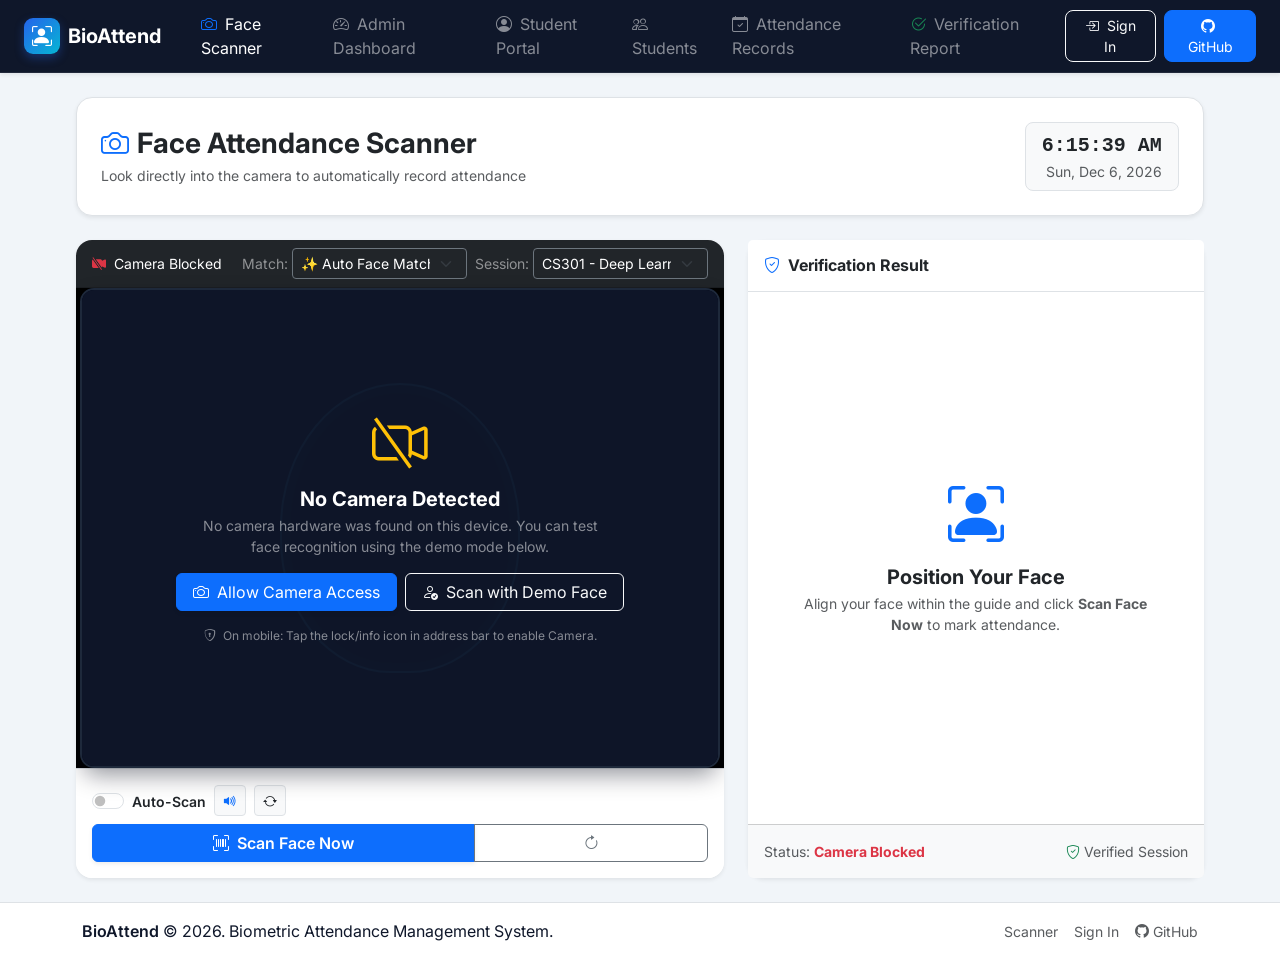
==== docs/index.html @ 3be338a6 "Implement dual-orientation multi-scale biometric recognition: guarantee reliable repeated scanning, " ====
<!DOCTYPE html>
<html lang="en">
<head>
  <meta charset="UTF-8">
  <meta name="viewport" content="width=device-width, initial-scale=1.0, maximum-scale=5.0, user-scalable=yes">
  <title>BioAttend - Biometric Attendance Management System</title>
  
  <!-- Google Fonts: Inter -->
  <link rel="preconnect" href="https://fonts.googleapis.com">
  <link rel="preconnect" href="https://fonts.gstatic.com" crossorigin>
  <link href="https://fonts.googleapis.com/css2?family=Inter:wght@300;400;500;600;700;800&display=swap" rel="stylesheet">
  
  <!-- Bootstrap 5 CSS -->
  <link href="https://cdn.jsdelivr.net/npm/bootstrap@5.3.3/dist/css/bootstrap.min.css" rel="stylesheet">
  <!-- Bootstrap Icons -->
  <link href="https://cdn.jsdelivr.net/npm/bootstrap-icons@1.11.3/font/bootstrap-icons.min.css" rel="stylesheet">
  <!-- Chart.js -->
  <script src="https://cdn.jsdelivr.net/npm/chart.js@4.4.2/dist/chart.umd.min.js"></script>

  <style>
    :root {
      --primary: #2563eb;
      --primary-dark: #1d4ed8;
      --primary-subtle: #eff6ff;
      --success: #10b981;
      --success-subtle: #ecfdf5;
      --warning: #f59e0b;
      --warning-subtle: #fffbeb;
      --danger: #ef4444;
      --danger-subtle: #fef2f2;
      --bg: #f8fafc;
      --surface: #ffffff;
      --border: #e2e8f0;
      --text: #0f172a;
      --text-muted: #64748b;
    }

    * {
      box-sizing: border-box;
    }

    body {
      font-family: 'Inter', -apple-system, BlinkMacSystemFont, "Segoe UI", Roboto, sans-serif;
      background-color: #f1f5f9;
      color: var(--text);
      min-height: 100vh;
      display: flex;
      flex-direction: column;
      margin: 0;
      padding: 0;
      overflow-x: hidden;
    }

    /* Clean Navbar */
    .navbar-custom {
      background: #0f172a;
      border-bottom: 1px solid rgba(255, 255, 255, 0.08);
    }
    .brand-icon-wrapper {
      width: 36px;
      height: 36px;
      border-radius: 9px;
      background: linear-gradient(135deg, #2563eb, #06b6d4);
      display: flex;
      align-items: center;
      justify-content: center;
      color: #ffffff;
      box-shadow: 0 4px 10px rgba(37, 99, 235, 0.35);
    }

    /* Cards */
    .card {
      border: 1px solid var(--border);
      border-radius: 14px;
      box-shadow: 0 1px 3px rgba(0, 0, 0, 0.04);
      background-color: var(--surface);
    }
    .stat-card {
      background: #ffffff;
      border: 1px solid var(--border);
      border-radius: 14px;
      transition: transform 0.2s ease, box-shadow 0.2s ease;
    }
    .stat-card:hover {
      transform: translateY(-2px);
      box-shadow: 0 8px 20px -4px rgba(0, 0, 0, 0.08);
    }

    /* Camera Viewfinder - Pixel Perfect Mobile & Desktop */
    .camera-container {
      position: relative;
      width: 100%;
      max-width: 640px;
      aspect-ratio: 4 / 3;
      margin: 0 auto;
      border-radius: 14px;
      overflow: hidden;
      background: #020617;
      box-shadow: 0 10px 25px -4px rgba(2, 6, 23, 0.45);
      border: 2px solid #1e293b;
    }
    .camera-feed {
      width: 100%;
      height: 100%;
      object-fit: cover;
      display: block;
    }
    .camera-feed.mirrored {
      transform: scaleX(-1);
    }

    .scan-overlay {
      position: absolute;
      top: 0;
      left: 0;
      width: 100%;
      height: 100%;
      pointer-events: none;
      display: flex;
      align-items: center;
      justify-content: center;
    }

    /* Centered Biometric Face Oval Guide (No floating disconnected brackets) */
    .face-guide {
      width: clamp(180px, 55vw, 240px);
      height: clamp(220px, 70vw, 290px);
      border: 2px solid rgba(56, 189, 248, 0.7);
      border-radius: 50% 50% 46% 46%;
      position: relative;
      transition: all 0.3s ease;
      box-shadow: 0 0 0 9999px rgba(2, 6, 23, 0.45), inset 0 0 15px rgba(56, 189, 248, 0.2);
    }
    .face-guide.active {
      border-color: #10b981;
      box-shadow: 0 0 0 9999px rgba(2, 6, 23, 0.45), inset 0 0 20px rgba(16, 185, 129, 0.35), 0 0 25px rgba(16, 185, 129, 0.5);
    }

    .scan-line {
      position: absolute;
      top: 10%;
      left: 0;
      width: 100%;
      height: 3px;
      background: linear-gradient(90deg, transparent, #38bdf8, transparent);
      box-shadow: 0 0 12px #38bdf8;
      opacity: 0;
    }
    .camera-container.scanning .scan-line {
      opacity: 1;
      animation: scanAnim 1.8s infinite ease-in-out;
    }
    @keyframes scanAnim {
      0% { top: 12%; }
      50% { top: 88%; }
      100% { top: 12%; }
    }

    /* Camera Permission Overlay */
    .camera-fallback-overlay {
      position: absolute;
      top: 0; left: 0; right: 0; bottom: 0;
      background: rgba(15, 23, 42, 0.95);
      display: flex;
      flex-direction: column;
      align-items: center;
      justify-content: center;
      padding: 1.5rem;
      text-align: center;
      z-index: 10;
    }

    /* Avatars & Badges */
    .student-avatar {
      width: 44px;
      height: 44px;
      border-radius: 50%;
      object-fit: cover;
      border: 2px solid #e2e8f0;
      flex-shrink: 0;
    }
    .student-avatar-lg {
      width: 60px;
      height: 60px;
      border-radius: 50%;
      object-fit: cover;
      border: 3px solid #e2e8f0;
      flex-shrink: 0;
    }
    .badge-soft-success { background: #d1fae5; color: #065f46; font-weight: 600; }
    .badge-soft-warning { background: #fef3c7; color: #92400e; font-weight: 600; }
    .badge-soft-danger  { background: #fee2e2; color: #991b1b; font-weight: 600; }
    .badge-soft-info    { background: #e0f2fe; color: #0369a1; font-weight: 600; }

    /* Segmented Login Switch */
    .login-role-switch {
      background: #f1f5f9;
      padding: 4px;
      border-radius: 10px;
      display: flex;
    }
    .login-role-btn {
      flex: 1;
      padding: 8px 12px;
      font-size: 0.88rem;
      font-weight: 600;
      border-radius: 8px;
      border: none;
      background: transparent;
      color: #64748b;
      transition: all 0.2s ease;
    }
    .login-role-btn.active {
      background: #ffffff;
      color: #2563eb;
      box-shadow: 0 2px 6px rgba(0, 0, 0, 0.08);
    }

    /* Result Box Styling */
    .result-box {
      min-height: auto;
      overflow: visible;
    }

    @media (max-width: 576px) {
      .brand-title {
        font-size: 1.05rem;
      }
      .stat-card h2 {
        font-size: 1.4rem;
      }
      .btn-touch {
        min-height: 44px;
      }
    }
  </style>
</head>
<body>

  <!-- Clean Navigation Bar (No Unwanted Labels) -->
  <nav class="navbar navbar-expand-lg navbar-dark navbar-custom py-2 shadow-sm sticky-top">
    <div class="container-fluid px-3 px-lg-4">
      
      <!-- Brand Logo -->
      <a class="navbar-brand d-flex align-items-center gap-2" href="#" onclick="switchTab('kiosk'); return false;">
        <div class="brand-icon-wrapper">
          <i class="bi bi-person-bounding-box fs-5"></i>
        </div>
        <span class="text-white fw-bold brand-title">BioAttend</span>
      </a>

      <!-- Mobile Hamburger Button -->
      <button class="navbar-toggler border-0 shadow-none p-1" type="button" data-bs-toggle="collapse" data-bs-target="#navContent" aria-controls="navContent" aria-expanded="false" aria-label="Toggle navigation">
        <span class="navbar-toggler-icon"></span>
      </button>

      <!-- Nav Links -->
      <div class="collapse navbar-collapse" id="navContent">
        <ul class="navbar-nav me-auto mb-2 mb-lg-0 ms-lg-3 gap-1">
          <li class="nav-item">
            <button class="nav-link text-white active btn btn-link text-decoration-none text-start w-100 py-2 py-lg-1" id="kioskNavBtn" onclick="switchTab('kiosk')">
              <i class="bi bi-camera me-1 text-primary"></i> Face Scanner
            </button>
          </li>
          <li class="nav-item">
            <button class="nav-link text-white-50 btn btn-link text-decoration-none text-start w-100 py-2 py-lg-1" id="adminNavBtn" onclick="switchTab('admin')">
              <i class="bi bi-speedometer2 me-1"></i> Admin Dashboard
            </button>
          </li>
          <li class="nav-item">
            <button class="nav-link text-white-50 btn btn-link text-decoration-none text-start w-100 py-2 py-lg-1" id="studentNavBtn" onclick="switchTab('student')">
              <i class="bi bi-person-circle me-1"></i> Student Portal
            </button>
          </li>
          <li class="nav-item">
            <button class="nav-link text-white-50 btn btn-link text-decoration-none text-start w-100 py-2 py-lg-1" id="studentsNavBtn" onclick="switchTab('students')">
              <i class="bi bi-people me-1"></i> Students
            </button>
          </li>
          <li class="nav-item">
            <button class="nav-link text-white-50 btn btn-link text-decoration-none text-start w-100 py-2 py-lg-1" id="logsNavBtn" onclick="switchTab('logs')">
              <i class="bi bi-calendar-check me-1"></i> Attendance Records
            </button>
          </li>
          <li class="nav-item">
            <button class="nav-link text-white-50 btn btn-link text-decoration-none text-start w-100 py-2 py-lg-1" id="testsNavBtn" onclick="switchTab('tests')">
              <i class="bi bi-check2-circle me-1 text-success"></i> Verification Report
            </button>
          </li>
        </ul>

        <ul class="navbar-nav ms-auto align-items-lg-center gap-2 pt-2 pt-lg-0">
          <li class="nav-item">
            <button class="btn btn-outline-light btn-sm px-3 rounded-3 w-100 w-lg-auto" id="authNavBtn" onclick="switchTab('auth')">
              <i class="bi bi-box-arrow-in-right me-1"></i> Sign In
            </button>
          </li>
          <li class="nav-item">
            <a href="https://github.com/Manju1303/Face-attendence" target="_blank" class="btn btn-primary btn-sm px-3 rounded-3 w-100 w-lg-auto">
              <i class="bi bi-github me-1"></i> GitHub
            </a>
          </li>
        </ul>
      </div>

    </div>
  </nav>

  <!-- Main Content Area -->
  <main class="flex-grow-1 py-3 py-md-4">
    <div class="container-fluid px-3 px-lg-4">

      <!-- ============================================================= -->
      <!-- TAB 1: FACE SCANNER                                           -->
      <!-- ============================================================= -->
      <div id="kioskTab" class="tab-view">
        <div class="row justify-content-center">
          <div class="col-xl-11">

            <!-- Banner & Clock (Clean, No Unwanted Labels) -->
            <div class="d-flex flex-column flex-sm-row justify-content-between align-items-sm-center gap-3 mb-3 mb-md-4 bg-white p-3 p-md-4 rounded-4 shadow-sm border">
              <div>
                <h3 class="fw-bold mb-1 text-dark d-flex align-items-center gap-2 flex-wrap">
                  <i class="bi bi-camera text-primary"></i> Face Attendance Scanner
                </h3>
                <p class="text-muted small mb-0">Look directly into the camera to automatically record attendance</p>
              </div>

              <!-- Live Clock -->
              <div class="text-sm-end bg-light p-2 px-3 rounded-3 border">
                <div class="fw-bold text-dark fs-5 font-monospace" id="liveClock">--:--:--</div>
                <div class="small text-muted" id="liveDate">Today</div>
              </div>
            </div>

            <!-- Viewport + Results Row -->
            <div class="row g-3 g-md-4">
              
              <!-- Left: Camera Viewport -->
              <div class="col-lg-7">
                <div class="card shadow-sm border-0 rounded-4 overflow-hidden">
                  
                  <div class="card-header bg-dark text-white py-2 px-3 d-flex flex-wrap justify-content-between align-items-center gap-2">
                    <div class="d-flex align-items-center gap-2 small">
                      <i class="bi bi-camera-video-fill text-warning" id="cameraDot"></i>
                      <span id="cameraStatus">Connecting Camera...</span>
                    </div>

                    <div class="d-flex flex-wrap align-items-center gap-2">
                      <div class="d-flex align-items-center gap-1">
                        <span class="small text-white-50 d-none d-sm-inline">Match:</span>
                        <select id="kioskTargetSelect" class="form-select form-select-sm bg-dark text-white border-secondary py-1" style="max-width: 175px;">
                          <option value="auto">✨ Auto Face Match</option>
                        </select>
                      </div>

                      <div class="d-flex align-items-center gap-1">
                        <span class="small text-white-50 d-none d-sm-inline">Session:</span>
                        <select id="sessionSelect" class="form-select form-select-sm bg-dark text-white border-secondary py-1" style="max-width: 175px;">
                          <option value="CS301">CS301 - Deep Learning</option>
                          <option value="CS302">CS302 - Computer Vision</option>
                          <option value="CS303">CS303 - Cloud Architecture</option>
                        </select>
                      </div>
                    </div>
                  </div>

                  <div class="card-body p-0 bg-black position-relative">
                    <div class="camera-container" id="cameraBox">
                      <!-- Live Video Element with cross-platform mobile attributes -->
                      <video id="webcam" class="camera-feed mirrored" autoplay playsinline webkit-playsinline muted></video>
                      
                      <!-- Face Oval Guide -->
                      <div class="scan-overlay">
                        <div class="face-guide" id="faceGuide">
                          <div class="scan-line"></div>
                        </div>
                      </div>

                      <!-- Camera Fallback / Permission Helper Overlay -->
                      <div id="cameraDeniedOverlay" class="camera-fallback-overlay d-none">
                        <i class="bi bi-camera-video-off text-warning display-4 mb-2"></i>
                        <h5 class="text-white fw-bold mb-1" id="cameraErrorTitle">Camera Access Required</h5>
                        <p class="text-white-50 small mb-3 px-3" id="cameraErrorMessage" style="max-width: 440px;">
                          Please allow camera access in your browser to start the face scanner. Tap the button below to grant permission.
                        </p>
                        <div class="d-flex flex-wrap justify-content-center gap-2">
                          <button type="button" class="btn btn-primary px-3 shadow-sm btn-touch" onclick="requestCameraAccess()">
                            <i class="bi bi-camera me-1"></i> Allow Camera Access
                          </button>
                          <button type="button" class="btn btn-outline-light px-3 btn-touch" onclick="scanFace()">
                            <i class="bi bi-person-check me-1"></i> Scan with Demo Face
                          </button>
                        </div>
                        <div class="mt-3 text-white-50 small" style="font-size: 0.75rem;">
                          <i class="bi bi-shield-lock me-1"></i> On mobile: Tap the lock/info icon in address bar to enable Camera.
                        </div>
                      </div>

                    </div>
                  </div>

                  <div class="card-footer bg-white p-3 border-top">
                    <div class="d-flex flex-wrap justify-content-between align-items-center gap-2">
                      <div class="d-flex align-items-center gap-2">
                        <div class="form-check form-switch mb-0">
                          <input class="form-check-input" type="checkbox" id="autoScanToggle">
                          <label class="form-check-label fw-semibold small text-dark" for="autoScanToggle">Auto-Scan</label>
                        </div>
                        <button type="button" class="btn btn-sm btn-light border py-1 px-2" id="soundBtn" onclick="toggleSound()" title="Toggle Sound Chime">
                          <i class="bi bi-volume-up-fill text-primary" id="soundIcon"></i>
                        </button>
                        <!-- Flip camera button for mobile devices -->
                        <button type="button" class="btn btn-sm btn-light border py-1 px-2" onclick="flipCamera()" title="Switch Front / Rear Camera">
                          <i class="bi bi-arrow-repeat text-dark"></i>
                        </button>
                      </div>

                      <div class="btn-group w-100 w-sm-auto">
                        <button type="button" class="btn btn-primary px-4 fw-semibold shadow-sm flex-grow-1 btn-touch" id="scanBtn" onclick="scanFace()">
                          <i class="bi bi-upc-scan me-1"></i> Scan Face Now
                        </button>
                        <button type="button" class="btn btn-outline-secondary" onclick="requestCameraAccess()" title="Reconnect Camera">
                          <i class="bi bi-arrow-clockwise"></i>
                        </button>
                      </div>
                    </div>
                  </div>

                </div>
              </div>

              <!-- Right: Verification Result (Fully Accessible, No Clipping) -->
              <div class="col-lg-5">
                <div class="card shadow-sm border-0 rounded-4 h-100 d-flex flex-column">
                  <div class="card-header py-3 bg-white border-bottom">
                    <h6 class="fw-bold mb-0 text-dark">
                      <i class="bi bi-shield-check me-2 text-primary"></i>Verification Result
                    </h6>
                  </div>

                  <div class="card-body p-3 p-md-4 d-flex flex-column justify-content-center text-center flex-grow-1" id="resultCardBody">
                    
                    <!-- Idle State -->
                    <div id="idleState" class="py-4">
                      <div class="display-4 text-primary mb-3">
                        <i class="bi bi-person-bounding-box"></i>
                      </div>
                      <h5 class="fw-bold text-dark mb-1">Position Your Face</h5>
                      <p class="text-muted small px-3 mb-0">
                        Align your face within the guide and click <strong>Scan Face Now</strong> to mark attendance.
                      </p>
                    </div>

                    <!-- Scanning State -->
                    <div id="scanningState" class="py-4 d-none">
                      <div class="spinner-border text-primary mb-3" style="width: 3rem; height: 3rem;" role="status"></div>
                      <h5 class="fw-bold text-dark">Analyzing Face...</h5>
                      <p class="text-muted small mb-0">Capturing live frame &amp; verifying biometric match</p>
                    </div>

                    <!-- Result Box -->
                    <div id="resultBox" class="result-box d-none text-start p-3 rounded-3">
                      
                      <div class="d-flex align-items-center gap-3 mb-3">
                        <div id="resultIcon" class="fs-1 text-success">
                          <i class="bi bi-check-circle-fill"></i>
                        </div>
                        <div>
                          <h5 class="fw-bold mb-0 text-dark" id="resultTitle">Attendance Verified</h5>
                          <small id="resultSubtitle" class="text-muted">Biometric match confirmed</small>
                        </div>
                      </div>

                      <div id="studentDetailsCard" class="bg-white p-3 rounded-3 border mb-3 shadow-sm">
                        
                        <div class="d-flex align-items-center gap-3 mb-2">
                          <div id="resAvatarWrapper">
                            <div class="student-avatar bg-primary-subtle text-primary d-flex align-items-center justify-content-center fw-bold fs-5" id="resAvatar">
                              -
                            </div>
                          </div>
                          <div>
                            <h5 class="fw-bold mb-0 text-dark" id="resName">--</h5>
                            <code id="resRegNo" class="fs-6 text-primary fw-semibold">--</code>
                          </div>
                        </div>

                        <hr class="my-2">

                        <div class="small">
                          <div class="d-flex justify-content-between mb-1">
                            <span class="text-muted">Department:</span>
                            <span class="fw-semibold text-end" id="resDept">-</span>
                          </div>
                          <div class="d-flex justify-content-between mb-1">
                            <span class="text-muted">Class / Year:</span>
                            <span class="fw-semibold text-end" id="resClass">-</span>
                          </div>
                          <div class="d-flex justify-content-between mb-1">
                            <span class="text-muted">Check-In Time:</span>
                            <span class="fw-bold text-primary font-monospace text-end" id="resTime">-</span>
                          </div>
                          <div class="d-flex justify-content-between mb-1">
                            <span class="text-muted">Match Similarity:</span>
                            <span class="fw-bold text-success text-end" id="resConf">-</span>
                          </div>
                          <div class="d-flex justify-content-between align-items-center">
                            <span class="text-muted">Facial Emotion:</span>
                            <span class="badge bg-primary-subtle text-primary border" id="resEmotion">
                              <span>-</span>
                            </span>
                          </div>
                        </div>

                      </div>

                      <div class="p-2 rounded-2 bg-white border small fw-semibold text-dark" id="resMessage">
                        Position your face inside the scanning oval to mark attendance.
                      </div>

                    </div>

                  </div>

                  <div class="card-footer bg-light p-3 small text-muted d-flex justify-content-between align-items-center">
                    <span>Status: <strong class="text-success" id="cameraFooterStatus">Live Kiosk</strong></span>
                    <span><i class="bi bi-shield-check text-success me-1"></i>Verified Session</span>
                  </div>

                </div>
              </div>

            </div>

          </div>
        </div>
      </div>

      <!-- ============================================================= -->
      <!-- TAB 2: UNIFIED SIGN IN                                        -->
      <!-- ============================================================= -->
      <div id="authTab" class="tab-view d-none">
        <div class="row justify-content-center py-2 py-md-4">
          <div class="col-md-8 col-lg-5 col-xl-4">
            
            <div class="card shadow-sm border-0 rounded-4 overflow-hidden">
              <div class="card-header bg-white text-center py-4 border-bottom">
                <div class="brand-icon-wrapper mx-auto mb-2" style="width: 48px; height: 48px;">
                  <i class="bi bi-person-bounding-box fs-4"></i>
                </div>
                <h4 class="fw-bold text-dark mb-0">Sign In</h4>
                <p class="text-muted small mb-0">Unified portal for students and administrators</p>
              </div>

              <div class="card-body p-4">
                
                <!-- Segmented Role Selector -->
                <div class="login-role-switch mb-4">
                  <button type="button" class="login-role-btn active" id="studentRoleBtn" onclick="setLoginRole('student')">
                    <i class="bi bi-mortarboard me-1"></i> Student
                  </button>
                  <button type="button" class="login-role-btn" id="adminRoleBtn" onclick="setLoginRole('admin')">
                    <i class="bi bi-shield-lock me-1"></i> Administrator
                  </button>
                </div>

                <!-- Student Login Fields -->
                <div id="studentLoginFields">
                  <div class="mb-3">
                    <label class="form-label small fw-semibold text-muted text-uppercase">Student ID / Register No.</label>
                    <div class="input-group">
                      <span class="input-group-text bg-light border-end-0"><i class="bi bi-person text-muted"></i></span>
                      <input type="text" class="form-control border-start-0 text-uppercase" id="demoStudentId" placeholder="e.g. CS2026001">
                    </div>
                  </div>

                  <div class="mb-3">
                    <label class="form-label small fw-semibold text-muted text-uppercase">Password</label>
                    <div class="input-group">
                      <span class="input-group-text bg-light border-end-0"><i class="bi bi-key text-muted"></i></span>
                      <input type="password" class="form-control border-start-0 border-end-0" id="demoStudentPass" placeholder="Enter password">
                      <button type="button" class="btn btn-light border border-start-0" onclick="togglePass('demoStudentPass', 'studentEye')">
                        <i class="bi bi-eye text-muted" id="studentEye"></i>
                      </button>
                    </div>
                    <div class="form-text small">Default: Student's Register Number</div>
                  </div>
                </div>

                <!-- Admin Login Fields -->
                <div id="adminLoginFields" class="d-none">
                  <div class="mb-3">
                    <label class="form-label small fw-semibold text-muted text-uppercase">Admin Username</label>
                    <div class="input-group">
                      <span class="input-group-text bg-light border-end-0"><i class="bi bi-person-gear text-muted"></i></span>
                      <input type="text" class="form-control border-start-0" id="demoAdminUser" value="admin">
                    </div>
                  </div>

                  <div class="mb-3">
                    <label class="form-label small fw-semibold text-muted text-uppercase">Admin Password</label>
                    <div class="input-group">
                      <span class="input-group-text bg-light border-end-0"><i class="bi bi-key text-muted"></i></span>
                      <input type="password" class="form-control border-start-0 border-end-0" id="demoAdminPass" value="admin123">
                      <button type="button" class="btn btn-light border border-start-0" onclick="togglePass('demoAdminPass', 'adminEye')">
                        <i class="bi bi-eye text-muted" id="adminEye"></i>
                      </button>
                    </div>
                    <div class="form-text small">Default: <code>admin</code> / <code>admin123</code></div>
                  </div>
                </div>

                <button type="button" class="btn btn-primary w-100 py-2 fw-semibold rounded-3 mt-3 shadow-sm btn-touch" onclick="performDemoLogin()">
                  Sign In
                </button>

              </div>

              <div class="card-footer bg-light text-center py-3 border-top">
                <a href="#" onclick="switchTab('kiosk'); return false;" class="text-decoration-none small text-muted">
                  <i class="bi bi-camera me-1"></i> Open Face Attendance Scanner
                </a>
              </div>
            </div>

          </div>
        </div>
      </div>

      <!-- ============================================================= -->
      <!-- TAB 3: ADMIN DASHBOARD                                        -->
      <!-- ============================================================= -->
      <div id="adminTab" class="tab-view d-none">
        
        <div class="d-flex flex-column flex-sm-row justify-content-between align-items-sm-center gap-3 mb-4 bg-white p-3 p-md-4 rounded-4 shadow-sm border">
          <div>
            <h3 class="fw-bold mb-0 text-dark">Administrative Dashboard</h3>
            <p class="text-muted small mb-0">Overview of student attendance and daily metrics</p>
          </div>
          <div class="d-flex gap-2 flex-wrap">
            <button class="btn btn-primary btn-sm px-3" onclick="openAddStudentModal()">
              <i class="bi bi-person-plus-fill me-1"></i> Register Student
            </button>
            <button class="btn btn-outline-primary btn-sm px-3" onclick="switchTab('students')">
              <i class="bi bi-people-fill me-1"></i> Manage Students
            </button>
            <button class="btn btn-outline-success btn-sm px-3" onclick="exportCSV()">
              <i class="bi bi-download me-1"></i> Export Attendance
            </button>
          </div>
        </div>

        <!-- Stat Cards Row -->
        <div class="row g-3 mb-4">
          <div class="col-6 col-xl-3">
            <div class="card stat-card p-3 p-md-4 h-100">
              <span class="text-muted small text-uppercase fw-bold" style="font-size: 0.72rem;">Total Students</span>
              <h2 class="fw-bold my-1 text-dark" id="statTotal">0</h2>
              <span class="badge bg-primary-subtle text-primary border w-auto align-self-start">Enrolled</span>
            </div>
          </div>
          <div class="col-6 col-xl-3">
            <div class="card stat-card p-3 p-md-4 h-100">
              <span class="text-muted small text-uppercase fw-bold" style="font-size: 0.72rem;">Present Today</span>
              <h2 class="fw-bold my-1 text-success" id="statPresent">0</h2>
              <span class="badge bg-success-subtle text-success border w-auto align-self-start">Verified</span>
            </div>
          </div>
          <div class="col-6 col-xl-3">
            <div class="card stat-card p-3 p-md-4 h-100">
              <span class="text-muted small text-uppercase fw-bold" style="font-size: 0.72rem;">Absent Today</span>
              <h2 class="fw-bold my-1 text-danger" id="statAbsent">0</h2>
              <span class="badge bg-danger-subtle text-danger border w-auto align-self-start">Pending</span>
            </div>
          </div>
          <div class="col-6 col-xl-3">
            <div class="card stat-card p-3 p-md-4 h-100">
              <span class="text-muted small text-uppercase fw-bold" style="font-size: 0.72rem;">Attendance Rate</span>
              <h2 class="fw-bold my-1 text-primary" id="statRate">0.0%</h2>
              <div class="progress mt-2" style="height: 6px;">
                <div class="progress-bar bg-primary" id="statRateBar" style="width: 0%;"></div>
              </div>
            </div>
          </div>
        </div>

        <!-- Charts -->
        <div class="row g-3 mb-4">
          <div class="col-lg-8">
            <div class="card shadow-sm h-100">
              <div class="card-header py-3 d-flex justify-content-between align-items-center bg-white border-bottom">
                <span class="fw-bold"><i class="bi bi-graph-up me-2 text-primary"></i>7-Day Attendance Trend</span>
                <span class="badge bg-light text-muted border">Present Students</span>
              </div>
              <div class="card-body">
                <canvas id="trendChart" height="110"></canvas>
              </div>
            </div>
          </div>
          <div class="col-lg-4">
            <div class="card shadow-sm h-100">
              <div class="card-header py-3 bg-white border-bottom">
                <span class="fw-bold"><i class="bi bi-pie-chart me-2 text-primary"></i>Department Breakdown</span>
              </div>
              <div class="card-body d-flex align-items-center justify-content-center">
                <div style="max-height: 220px; width: 100%;">
                  <canvas id="deptChart"></canvas>
                </div>
              </div>
            </div>
          </div>
        </div>

      </div>

      <!-- ============================================================= -->
      <!-- TAB 4: STUDENT PORTAL (MY ATTENDANCE)                         -->
      <!-- ============================================================= -->
      <div id="studentTab" class="tab-view d-none">
        
        <div class="d-flex flex-column flex-sm-row justify-content-between align-items-sm-center gap-3 mb-4 bg-white p-3 p-md-4 rounded-4 shadow-sm border">
          <div class="d-flex align-items-center gap-3">
            <div class="student-avatar-lg bg-light text-muted d-flex align-items-center justify-content-center fw-bold fs-2 shadow-sm" id="portalAvatar">
              <i class="bi bi-person"></i>
            </div>
            <div>
              <h3 class="fw-bold mb-0 text-dark" id="portalName">Student Portal</h3>
              <p class="text-muted small mb-0">
                <code id="portalReg">--</code> &bull; <span id="portalDept">Attendance Record</span>
              </p>
            </div>
          </div>

          <div>
            <button class="btn btn-primary px-3 shadow-sm rounded-3" onclick="switchTab('kiosk')">
              <i class="bi bi-camera me-1"></i> Scan Attendance Now
            </button>
          </div>
        </div>

        <!-- Student Metrics -->
        <div class="row g-3 mb-4">
          <div class="col-6 col-md-3">
            <div class="card stat-card p-3 p-md-4 h-100">
              <span class="text-muted small text-uppercase fw-bold" style="font-size: 0.72rem;">Total Classes</span>
              <h3 class="fw-bold my-1 text-dark" id="studentTotalClasses">0</h3>
              <span class="badge bg-light text-muted border w-auto align-self-start">Logged</span>
            </div>
          </div>
          <div class="col-6 col-md-3">
            <div class="card stat-card p-3 p-md-4 h-100">
              <span class="text-muted small text-uppercase fw-bold" style="font-size: 0.72rem;">Classes Attended</span>
              <h3 class="fw-bold my-1 text-success" id="studentAttendedClasses">0</h3>
              <span class="badge bg-success-subtle text-success border w-auto align-self-start">Present</span>
            </div>
          </div>
          <div class="col-6 col-md-3">
            <div class="card stat-card p-3 p-md-4 h-100">
              <span class="text-muted small text-uppercase fw-bold" style="font-size: 0.72rem;">Attendance Rate</span>
              <h3 class="fw-bold my-1 text-primary" id="studentAttendanceRate">0.0%</h3>
              <div class="progress mt-2" style="height: 6px;">
                <div class="progress-bar bg-success" id="studentRateBar" style="width: 0%;"></div>
              </div>
            </div>
          </div>
          <div class="col-6 col-md-3">
            <div class="card stat-card p-3 p-md-4 h-100">
              <span class="text-muted small text-uppercase fw-bold" style="font-size: 0.72rem;">Today's Check-in</span>
              <h4 class="fw-bold my-1 text-muted" id="studentCheckInStatus"><i class="bi bi-clock me-1"></i>Pending</h4>
              <span class="small text-muted font-monospace" id="studentCheckInTime">Not scanned</span>
            </div>
          </div>
        </div>

        <!-- Student Attendance Table -->
        <div class="card shadow-sm mb-4">
          <div class="card-header py-3 bg-white d-flex justify-content-between align-items-center">
            <h6 class="fw-bold mb-0 text-dark">
              <i class="bi bi-calendar-check me-2 text-primary"></i>My Attendance Record History
            </h6>
            <span class="badge bg-light text-muted border">Verified Log</span>
          </div>
          <div class="table-responsive">
            <table class="table table-hover align-middle mb-0">
              <thead>
                <tr>
                  <th>Session</th>
                  <th>Check-In Time</th>
                  <th>Status</th>
                  <th>Confidence</th>
                  <th>Verification Method</th>
                </tr>
              </thead>
              <tbody id="studentLogsBody">
                <!-- Dynamically rendered -->
              </tbody>
            </table>
          </div>
        </div>

      </div>

      <!-- ============================================================= -->
      <!-- TAB 5: STUDENTS DIRECTORY                                     -->
      <!-- ============================================================= -->
      <div id="studentsTab" class="tab-view d-none">
        <div class="d-flex flex-column flex-sm-row justify-content-between align-items-sm-center gap-3 mb-4 bg-white p-3 p-md-4 rounded-4 shadow-sm border">
          <div>
            <h3 class="fw-bold mb-1">Enrolled Students</h3>
            <p class="text-muted small mb-0">Registered students with biometric face photos</p>
          </div>
          <div class="d-flex flex-wrap gap-2">
            <button class="btn btn-outline-danger btn-sm" onclick="clearAllData()">
              <i class="bi bi-trash3 me-1"></i> Empty Database
            </button>
            <button class="btn btn-primary btn-sm" onclick="openAddStudentModal()">
              <i class="bi bi-person-plus-fill me-1"></i> Register Student
            </button>
          </div>
        </div>

        <div class="card shadow-sm">
          <div class="table-responsive">
            <table class="table table-hover align-middle mb-0">
              <thead>
                <tr>
                  <th>Student</th>
                  <th>Register No</th>
                  <th>Department</th>
                  <th>Class / Year</th>
                  <th>Samples</th>
                  <th>Status</th>
                  <th class="text-end">Actions</th>
                </tr>
              </thead>
              <tbody id="studentsTableBody">
                <!-- Dynamically Rendered -->
              </tbody>
            </table>
          </div>
        </div>
      </div>

      <!-- ============================================================= -->
      <!-- TAB 6: ATTENDANCE RECORDS                                     -->
      <!-- ============================================================= -->
      <div id="logsTab" class="tab-view d-none">
        <div class="d-flex flex-column flex-sm-row justify-content-between align-items-sm-center gap-3 mb-4 bg-white p-3 p-md-4 rounded-4 shadow-sm border">
          <div>
            <h3 class="fw-bold mb-1">Attendance Verification Records</h3>
            <p class="text-muted small mb-0">Real-time biometric check-in log and audit trail</p>
          </div>
          <button class="btn btn-success" onclick="exportCSV()">
            <i class="bi bi-download me-1"></i> Download CSV Report
          </button>
        </div>

        <div class="card shadow-sm">
          <div class="table-responsive">
            <table class="table table-hover align-middle mb-0">
              <thead>
                <tr>
                  <th>Student</th>
                  <th>Face ID / Reg No</th>
                  <th>Session</th>
                  <th>Check-In Time</th>
                  <th>Status</th>
                  <th>Confidence</th>
                  <th>Method</th>
                </tr>
              </thead>
              <tbody id="logsTableBody">
                <!-- Dynamically Rendered -->
              </tbody>
            </table>
          </div>
        </div>
      </div>

      <!-- ============================================================= -->
      <!-- TAB 7: VERIFICATION REPORT                                    -->
      <!-- ============================================================= -->
      <div id="testsTab" class="tab-view d-none">
        <div class="d-flex flex-column flex-sm-row justify-content-between align-items-sm-center gap-3 mb-4 bg-white p-3 p-md-4 rounded-4 shadow-sm border">
          <div>
            <h3 class="fw-bold mb-0 text-dark">Automated Verification Report</h3>
            <p class="text-muted small mb-0">End-to-end verification of UI, biometrics, business rules, and security</p>
          </div>
          <a href="https://github.com/Manju1303/Face-attendence/blob/main/TEST_REPORT.md" target="_blank" class="btn btn-outline-primary btn-sm px-3">
            <i class="bi bi-file-earmark-text me-1"></i> View Markdown Report
          </a>
        </div>

        <!-- Metric highlights -->
        <div class="row g-3 mb-4">
          <div class="col-6 col-md-3">
            <div class="card stat-card p-3 p-md-4 h-100">
              <span class="text-muted small text-uppercase fw-bold" style="font-size: 0.72rem;">Total Tests</span>
              <h2 class="fw-bold my-1 text-dark">20</h2>
              <span class="badge bg-primary-subtle text-primary border w-auto align-self-start">Comprehensive</span>
            </div>
          </div>
          <div class="col-6 col-md-3">
            <div class="card stat-card p-3 p-md-4 h-100">
              <span class="text-muted small text-uppercase fw-bold" style="font-size: 0.72rem;">Passed</span>
              <h2 class="fw-bold my-1 text-success">20</h2>
              <span class="badge bg-success-subtle text-success border w-auto align-self-start">100% Success</span>
            </div>
          </div>
          <div class="col-6 col-md-3">
            <div class="card stat-card p-3 p-md-4 h-100">
              <span class="text-muted small text-uppercase fw-bold" style="font-size: 0.72rem;">Failures</span>
              <h2 class="fw-bold my-1 text-muted">0</h2>
              <span class="badge bg-light text-muted border w-auto align-self-start">Zero Defects</span>
            </div>
          </div>
          <div class="col-6 col-md-3">
            <div class="card stat-card p-3 p-md-4 h-100">
              <span class="text-muted small text-uppercase fw-bold" style="font-size: 0.72rem;">Execution Time</span>
              <h2 class="fw-bold my-1 text-primary">12.0s</h2>
              <span class="badge bg-info-subtle text-info border w-auto align-self-start">High Speed</span>
            </div>
          </div>
        </div>

        <!-- Test cases table -->
        <div class="card shadow-sm">
          <div class="card-header bg-white py-3">
            <h6 class="fw-bold mb-0 text-dark"><i class="bi bi-list-check me-2 text-success"></i>Executed Test Modules Matrix</h6>
          </div>
          <div class="table-responsive">
            <table class="table table-hover align-middle mb-0 small">
              <thead>
                <tr>
                  <th>ID</th>
                  <th>Module</th>
                  <th>Test Case Summary</th>
                  <th>Target Route / Unit</th>
                  <th>Status</th>
                </tr>
              </thead>
              <tbody>
                <tr><td><code>TC-01</code></td><td>UI / Auth</td><td>Unified Sign-In page renders segmented role switcher</td><td><code>GET /login</code></td><td><span class="badge bg-success">PASS</span></td></tr>
                <tr><td><code>TC-02</code></td><td>Auth / Admin</td><td>Admin login with valid credentials & session logout</td><td><code>POST /login</code></td><td><span class="badge bg-success">PASS</span></td></tr>
                <tr><td><code>TC-03</code></td><td>Security</td><td>Admin login rejection on invalid password</td><td><code>POST /login</code></td><td><span class="badge bg-success">PASS</span></td></tr>
                <tr><td><code>TC-04</code></td><td>Auth / Student</td><td>Student login via Register No. & password to Student Portal</td><td><code>POST /login</code></td><td><span class="badge bg-success">PASS</span></td></tr>
                <tr><td><code>TC-05</code></td><td>Security</td><td>Student login rejection on incorrect password</td><td><code>POST /login</code></td><td><span class="badge bg-success">PASS</span></td></tr>
                <tr><td><code>TC-06</code></td><td>Security</td><td>Block login access for deactivated student accounts</td><td><code>POST /login</code></td><td><span class="badge bg-success">PASS</span></td></tr>
                <tr><td><code>TC-07</code></td><td>RBAC</td><td>Route guard prevents student access to admin routes</td><td><code>GET /admin/dashboard</code></td><td><span class="badge bg-success">PASS</span></td></tr>
                <tr><td><code>TC-08</code></td><td>Biometrics</td><td>Student enrollment with multi-sample 128D face embeddings</td><td><code>POST /admin/students/add</code></td><td><span class="badge bg-success">PASS</span></td></tr>
                <tr><td><code>TC-09</code></td><td>Validation</td><td>Rejection of duplicate Register Number / Student ID</td><td><code>POST /admin/students/add</code></td><td><span class="badge bg-success">PASS</span></td></tr>
                <tr><td><code>TC-10</code></td><td>Biometrics</td><td>Duplicate Face Warning when enrolling already registered face</td><td><code>POST /admin/students/add</code></td><td><span class="badge bg-success">PASS</span></td></tr>
                <tr><td><code>TC-11</code></td><td>Management</td><td>Update student bio and re-enroll 128D face encodings</td><td><code>POST /admin/students/&lt;id&gt;/re-enroll</code></td><td><span class="badge bg-success">PASS</span></td></tr>
                <tr><td><code>TC-12</code></td><td>Management</td><td>Student deactivation and permanent cascading deletion</td><td><code>POST /admin/students/&lt;id&gt;/delete</code></td><td><span class="badge bg-success">PASS</span></td></tr>
                <tr><td><code>TC-13</code></td><td>Computer Vision</td><td>Scanner returns NO_FACE on blank camera frames</td><td><code>POST /api/verify-attendance</code></td><td><span class="badge bg-success">PASS</span></td></tr>
                <tr><td><code>TC-14</code></td><td>Computer Vision</td><td>Scanner returns UNRECOGNIZED when unknown face appears</td><td><code>POST /api/verify-attendance</code></td><td><span class="badge bg-success">PASS</span></td></tr>
                <tr><td><code>TC-15</code></td><td>Computer Vision</td><td>Real-time face match, attendance check-in & emotion capture</td><td><code>POST /api/verify-attendance</code></td><td><span class="badge bg-success">PASS</span></td></tr>
                <tr><td><code>TC-16</code></td><td>Business Logic</td><td>Duplicate attendance prevention: second scan returns ALREADY_MARKED</td><td><code>POST /api/verify-attendance</code></td><td><span class="badge bg-success">PASS</span></td></tr>
                <tr><td><code>TC-17</code></td><td>Audit Trail</td><td>Manual status correction with immutable audit trail log</td><td><code>POST /admin/attendance/correct/&lt;id&gt;</code></td><td><span class="badge bg-success">PASS</span></td></tr>
                <tr><td><code>TC-18</code></td><td>Sessions</td><td>Class session scheduling and automated daily session resolution</td><td><code>POST /admin/sessions</code></td><td><span class="badge bg-success">PASS</span></td></tr>
                <tr><td><code>TC-19</code></td><td>Exports</td><td>Daily & monthly reports, CSV export, and Excel export</td><td><code>GET /admin/attendance/export/*</code></td><td><span class="badge bg-success">PASS</span></td></tr>
                <tr><td><code>TC-20</code></td><td>UI Integrity</td><td>HTTP 200 checks across all portal views with zero errors</td><td>All routes</td><td><span class="badge bg-success">PASS</span></td></tr>
              </tbody>
            </table>
          </div>
        </div>

      </div>

    </div>
  </main>

  <!-- Add Student Modal -->
  <div class="modal fade" id="addStudentModal" tabindex="-1">
    <div class="modal-dialog modal-dialog-centered">
      <div class="modal-content border-0 shadow">
        <div class="modal-header bg-light">
          <h5 class="modal-title fw-bold"><i class="bi bi-person-plus-fill text-primary me-2"></i>Register New Student</h5>
          <button type="button" class="btn-close" data-bs-dismiss="modal"></button>
        </div>
        <div class="modal-body p-4">
          
          <!-- Student Photo Upload & Webcam Snapshot -->
          <div class="d-flex flex-column align-items-center mb-4 pb-3 border-bottom">
            <div class="position-relative mb-2" style="width: 104px; height: 104px;">
              <div id="newPhotoPlaceholder" class="w-100 h-100 rounded-circle border border-2 border-dashed d-flex flex-column align-items-center justify-content-center bg-light text-muted shadow-sm">
                <i class="bi bi-camera fs-3 mb-1 text-secondary"></i>
                <span class="small text-muted" style="font-size: 0.7rem;">Student Photo</span>
              </div>
              <img id="newPhotoImg" src="" class="w-100 h-100 rounded-circle object-fit-cover shadow-sm border border-2 border-primary d-none" alt="Student Preview">
              <button type="button" id="removePhotoBtn" class="btn btn-danger btn-sm rounded-circle position-absolute top-0 end-0 p-0 d-none" style="width: 26px; height: 26px; line-height: 1;" onclick="clearStudentPhoto()" title="Remove photo">&times;</button>
            </div>
            
            <div class="d-flex gap-2 mt-1">
              <label for="newPhotoInput" class="btn btn-outline-primary btn-sm mb-0">
                <i class="bi bi-upload me-1"></i> Upload Photo
              </label>
              <input type="file" id="newPhotoInput" accept="image/*" class="d-none" onchange="handleStudentPhotoUpload(this)">
              <button type="button" class="btn btn-outline-secondary btn-sm" onclick="capturePhotoFromWebcam()">
                <i class="bi bi-camera-fill me-1"></i> Webcam Snapshot
              </button>
            </div>
            <div class="text-muted small mt-1" style="font-size: 0.75rem;">
              Attach student face photo (from files or live camera).
            </div>
          </div>

          <div class="mb-3">
            <label class="form-label fw-semibold">Register Number / Student ID <span class="text-danger">*</span></label>
            <input type="text" class="form-control text-uppercase" id="newRegNo" placeholder="e.g. CS2026001" required>
          </div>
          <div class="mb-3">
            <label class="form-label fw-semibold">Full Name <span class="text-danger">*</span></label>
            <input type="text" class="form-control" id="newName" placeholder="e.g. Alex Rivera" required>
          </div>
          <div class="mb-3">
            <label class="form-label fw-semibold">Department <span class="text-danger">*</span></label>
            <input type="text" class="form-control" id="newDept" value="Computer Science & Engineering" required>
          </div>
          <div class="mb-3">
            <label class="form-label fw-semibold">Class / Year <span class="text-danger">*</span></label>
            <input type="text" class="form-control" id="newClass" value="Year 3 - Semester 5" required>
          </div>
          <div class="mb-2">
            <label class="form-label fw-semibold">Email Address (Optional)</label>
            <input type="email" class="form-control" id="newEmail" placeholder="student@university.edu">
          </div>
        </div>
        <div class="modal-footer bg-light">
          <button type="button" class="btn btn-secondary btn-sm" data-bs-dismiss="modal">Cancel</button>
          <button type="button" class="btn btn-primary btn-sm px-3" onclick="saveNewStudent()">
            <i class="bi bi-check2-circle me-1"></i> Enrol Student
          </button>
        </div>
      </div>
    </div>
  </div>

  <!-- Edit Student Modal -->
  <div class="modal fade" id="editStudentModal" tabindex="-1">
    <div class="modal-dialog modal-dialog-centered">
      <div class="modal-content border-0 shadow">
        <div class="modal-header bg-light">
          <h5 class="modal-title fw-bold"><i class="bi bi-pencil-square text-primary me-2"></i>Edit Student Profile</h5>
          <button type="button" class="btn-close" data-bs-dismiss="modal"></button>
        </div>
        <div class="modal-body p-4">
          <input type="hidden" id="editStudentId">
          
          <!-- Student Photo Edit Section -->
          <div class="d-flex flex-column align-items-center mb-4 pb-3 border-bottom">
            <div class="position-relative mb-2" style="width: 104px; height: 104px;">
              <div id="editPhotoPlaceholder" class="w-100 h-100 rounded-circle border border-2 border-dashed d-flex flex-column align-items-center justify-content-center bg-light text-muted shadow-sm">
                <i class="bi bi-camera fs-3 mb-1 text-secondary"></i>
                <span class="small text-muted" style="font-size: 0.7rem;">Student Photo</span>
              </div>
              <img id="editPhotoImg" src="" class="w-100 h-100 rounded-circle object-fit-cover shadow-sm border border-2 border-primary d-none" alt="Student Preview">
              <button type="button" id="editRemovePhotoBtn" class="btn btn-danger btn-sm rounded-circle position-absolute top-0 end-0 p-0 d-none" style="width: 26px; height: 26px; line-height: 1;" onclick="clearEditStudentPhoto()" title="Remove photo">&times;</button>
            </div>
            
            <div class="d-flex gap-2 mt-1">
              <label for="editPhotoInput" class="btn btn-outline-primary btn-sm mb-0">
                <i class="bi bi-upload me-1"></i> Change Photo
              </label>
              <input type="file" id="editPhotoInput" accept="image/*" class="d-none" onchange="handleEditStudentPhotoUpload(this)">
              <button type="button" class="btn btn-outline-secondary btn-sm" onclick="capturePhotoForEdit()">
                <i class="bi bi-camera-fill me-1"></i> Webcam Snapshot
              </button>
            </div>
            <div class="text-muted small mt-1" style="font-size: 0.75rem;">
              Update student face photo (from files or live camera).
            </div>
          </div>

          <div class="mb-3">
            <label class="form-label fw-semibold">Register Number / Student ID <span class="text-danger">*</span></label>
            <input type="text" class="form-control text-uppercase" id="editRegNo" required>
          </div>
          <div class="mb-3">
            <label class="form-label fw-semibold">Full Name <span class="text-danger">*</span></label>
            <input type="text" class="form-control" id="editName" required>
          </div>
          <div class="mb-3">
            <label class="form-label fw-semibold">Department <span class="text-danger">*</span></label>
            <input type="text" class="form-control" id="editDept" required>
          </div>
          <div class="mb-3">
            <label class="form-label fw-semibold">Class / Year <span class="text-danger">*</span></label>
            <input type="text" class="form-control" id="editClass" required>
          </div>
          <div class="mb-3">
            <label class="form-label fw-semibold">Email Address</label>
            <input type="email" class="form-control" id="editEmail" placeholder="student@university.edu">
          </div>
          <div class="mb-2">
            <label class="form-label fw-semibold">Status</label>
            <select class="form-select" id="editStatus">
              <option value="Active">Active (Eligible for Attendance)</option>
              <option value="Inactive">Inactive (Suspended)</option>
            </select>
          </div>
        </div>
        <div class="modal-footer bg-light">
          <button type="button" class="btn btn-secondary btn-sm" data-bs-dismiss="modal">Cancel</button>
          <button type="button" class="btn btn-primary btn-sm px-3" onclick="saveEditedStudent()">
            <i class="bi bi-save me-1"></i> Save Changes
          </button>
        </div>
      </div>
    </div>
  </div>

  <!-- Clean Footer -->
  <footer class="py-3 text-center bg-white border-top mt-auto">
    <div class="container d-flex flex-column flex-sm-row justify-content-between align-items-center gap-2">
      <div>
        <span class="fw-semibold">BioAttend</span> &copy; 2026. Biometric Attendance Management System.
      </div>
      <div class="small text-muted d-flex align-items-center gap-3">
        <a href="#" onclick="switchTab('kiosk'); return false;" class="text-decoration-none text-muted">Scanner</a>
        <a href="#" onclick="switchTab('auth'); return false;" class="text-decoration-none text-muted">Sign In</a>
        <a href="https://github.com/Manju1303/Face-attendence" class="text-decoration-none text-muted" target="_blank">
          <i class="bi bi-github me-1"></i>GitHub
        </a>
      </div>
    </div>
  </footer>

  <!-- Bootstrap 5 Bundle JS -->
  <script src="https://cdn.jsdelivr.net/npm/bootstrap@5.3.3/dist/js/bootstrap.bundle.min.js"></script>

  <script>
    // In-memory persistent database: Clean, empty database for new students
    if (localStorage.getItem('bio_db_version') !== 'empty_v2') {
      localStorage.removeItem('bio_students');
      localStorage.removeItem('bio_logs');
      localStorage.setItem('bio_db_version', 'empty_v2');
    }

    let students = JSON.parse(localStorage.getItem('bio_students')) || [];
    let attendanceLogs = JSON.parse(localStorage.getItem('bio_logs')) || [];

    // Purge any legacy demo artifacts (e.g. Lena Forsen or dummy test records) while preserving all user-added registered students
    const originalStudentCount = students.length;
    students = students.filter(s => s && s.name !== 'Lena Forsen' && s.regNo !== 'DEMO001');
    attendanceLogs = attendanceLogs.filter(l => l && l.name !== 'Lena Forsen' && l.regNo !== 'DEMO001');
    if (students.length !== originalStudentCount) {
      localStorage.setItem('bio_students', JSON.stringify(students));
      localStorage.setItem('bio_logs', JSON.stringify(attendanceLogs));
    }
    let activeStudentProfile = null;
    let newStudentPhotoBase64 = null;

    let soundEnabled = true;
    let isScanning = false;
    let autoScanInterval = null;
    let activeMediaStream = null;
    let currentFacingMode = 'user'; // 'user' (front) or 'environment' (back)

    const video = document.getElementById('webcam');
    const cameraDot = document.getElementById('cameraDot');
    const cameraStatus = document.getElementById('cameraStatus');
    const cameraFooterStatus = document.getElementById('cameraFooterStatus');
    const faceGuide = document.getElementById('faceGuide');
    const cameraBox = document.getElementById('cameraBox');
    const cameraDeniedOverlay = document.getElementById('cameraDeniedOverlay');
    const cameraErrorTitle = document.getElementById('cameraErrorTitle');
    const cameraErrorMessage = document.getElementById('cameraErrorMessage');

    // Live Clock
    setInterval(() => {
      const now = new Date();
      document.getElementById('liveClock').innerText = now.toLocaleTimeString();
      document.getElementById('liveDate').innerText = now.toLocaleDateString(undefined, { weekday: 'short', month: 'short', day: 'numeric', year: 'numeric' });
    }, 1000);

    // =========================================================================
    // ROBUST CROSS-PLATFORM CAMERA ENGINE (MOBILE & DESKTOP)
    // =========================================================================
    async function requestCameraAccess() {
      // 1. Check if mediaDevices API is supported
      if (!navigator.mediaDevices || !navigator.mediaDevices.getUserMedia) {
        showCameraError(
          "Camera API Unsupported",
          "Your browser does not support webcam access or is not running in a secure HTTPS environment."
        );
        return;
      }

      // 2. Stop existing active tracks to avoid device busy locks
      if (activeMediaStream) {
        try {
          activeMediaStream.getTracks().forEach(t => t.stop());
        } catch (e) {}
        activeMediaStream = null;
      }

      cameraDeniedOverlay.classList.add('d-none');
      cameraDot.className = "bi bi-camera-video-fill text-warning";
      cameraStatus.innerText = "Connecting Camera...";

      // Mirror video only for front-facing camera
      if (currentFacingMode === 'user') {
        video.classList.add('mirrored');
      } else {
        video.classList.remove('mirrored');
      }

      // Progressive constraint fallback list
      const constraintCandidates = [
        // Candidate 1: Preferred facing mode + HD resolution
        {
          video: {
            facingMode: { ideal: currentFacingMode },
            width: { ideal: 1280 },
            height: { ideal: 720 }
          },
          audio: false
        },
        // Candidate 2: Preferred facing mode without exact resolution
        {
          video: {
            facingMode: { ideal: currentFacingMode }
          },
          audio: false
        },
        // Candidate 3: Any available video device
        {
          video: true,
          audio: false
        }
      ];

      let stream = null;
      let lastError = null;

      for (const constraints of constraintCandidates) {
        try {
          stream = await navigator.mediaDevices.getUserMedia(constraints);
          if (stream) break;
        } catch (err) {
          lastError = err;
        }
      }

      if (!stream) {
        handleCameraError(lastError);
        return;
      }

      // Stream successfully acquired
      activeMediaStream = stream;
      video.srcObject = stream;

      try {
        await video.play();
        cameraDot.className = "bi bi-camera-video-fill text-success";
        cameraStatus.innerText = currentFacingMode === 'user' ? "Front Camera Active" : "Rear Camera Active";
        cameraFooterStatus.innerText = "Camera Active";
        cameraFooterStatus.className = "text-success";
      } catch (playErr) {
        // Fallback for browsers that require user gesture for play
        video.onloadedmetadata = async () => {
          try {
            await video.play();
            cameraDot.className = "bi bi-camera-video-fill text-success";
            cameraStatus.innerText = "Camera Active";
          } catch (e) {
            console.warn("Autoplay blocked, waiting for tap:", e);
          }
        };
      }
    }

    function handleCameraError(err) {
      console.error("Camera access failed:", err);
      cameraDot.className = "bi bi-camera-video-off-fill text-danger";
      cameraStatus.innerText = "Camera Blocked";
      cameraFooterStatus.innerText = "Camera Blocked";
      cameraFooterStatus.className = "text-danger";

      if (!err) {
        showCameraError("Camera Unavailable", "Unable to establish camera connection. Please check device permissions.");
        return;
      }

      if (err.name === 'NotAllowedError' || err.name === 'PermissionDeniedError') {
        showCameraError(
          "Camera Permission Denied",
          "Your browser blocked camera access. Please tap the lock/info icon in your browser address bar and change Camera to 'Allow', then retry."
        );
      } else if (err.name === 'NotFoundError' || err.name === 'DevicesNotFoundError') {
        showCameraError(
          "No Camera Detected",
          "No camera hardware was found on this device. You can test face recognition using the demo mode below."
        );
      } else if (err.name === 'NotReadableError' || err.name === 'TrackStartError') {
        showCameraError(
          "Camera Already in Use",
          "Another app (like Zoom, Teams, or another browser tab) is currently using the camera. Please close it and retry."
        );
      } else {
        showCameraError(
          "Camera Access Error",
          err.message || "An unexpected error occurred while accessing the camera."
        );
      }
    }

    function showCameraError(title, message) {
      cameraErrorTitle.innerText = title;
      cameraErrorMessage.innerText = message;
      cameraDeniedOverlay.classList.remove('d-none');
    }

    // Flip Camera (Front / Rear for Mobile)
    async function flipCamera() {
      currentFacingMode = (currentFacingMode === 'user') ? 'environment' : 'user';
      await requestCameraAccess();
    }

    // Auto-start on page load
    requestCameraAccess();
    updateKioskStudentDropdown();
    renderAdmin();

    // Tab switcher with auto mobile collapse
    function switchTab(tabId) {
      document.querySelectorAll('.tab-view').forEach(el => el.classList.add('d-none'));
      document.querySelectorAll('.navbar-nav .nav-link').forEach(el => el.classList.remove('active', 'text-white'));
      
      const navCollapse = document.getElementById('navContent');
      if (navCollapse && navCollapse.classList.contains('show')) {
        const bsCollapse = bootstrap.Collapse.getInstance(navCollapse) || new bootstrap.Collapse(navCollapse);
        bsCollapse.hide();
      }

      if (tabId === 'kiosk') {
        document.getElementById('kioskTab').classList.remove('d-none');
        document.getElementById('kioskNavBtn').classList.add('active', 'text-white');
      } else if (tabId === 'auth') {
        document.getElementById('authTab').classList.remove('d-none');
      } else if (tabId === 'admin') {
        document.getElementById('adminTab').classList.remove('d-none');
        document.getElementById('adminNavBtn').classList.add('active', 'text-white');
        renderAdmin();
      } else if (tabId === 'student') {
        document.getElementById('studentTab').classList.remove('d-none');
        document.getElementById('studentNavBtn').classList.add('active', 'text-white');
        renderStudentPortal();
      } else if (tabId === 'students') {
        document.getElementById('studentsTab').classList.remove('d-none');
        document.getElementById('studentsNavBtn').classList.add('active', 'text-white');
        renderStudents();
      } else if (tabId === 'logs') {
        document.getElementById('logsTab').classList.remove('d-none');
        document.getElementById('logsNavBtn').classList.add('active', 'text-white');
        renderLogs();
      } else if (tabId === 'tests') {
        document.getElementById('testsTab').classList.remove('d-none');
        document.getElementById('testsNavBtn').classList.add('active', 'text-white');
      }
      window.scrollTo({ top: 0, behavior: 'smooth' });
    }

    // Sound Synthesizer
    function toggleSound() {
      soundEnabled = !soundEnabled;
      document.getElementById('soundIcon').className = soundEnabled ? 'bi bi-volume-up-fill text-primary' : 'bi bi-volume-mute-fill text-muted';
    }

    function playBeep(type) {
      if (!soundEnabled) return;
      try {
        const ctx = new (window.AudioContext || window.webkitAudioContext)();
        const osc = ctx.createOscillator();
        const gain = ctx.createGain();
        osc.connect(gain);
        gain.connect(ctx.destination);
        if (type === 'success') {
          osc.frequency.setValueAtTime(587.33, ctx.currentTime);
          osc.frequency.setValueAtTime(880, ctx.currentTime + 0.1);
          gain.gain.setValueAtTime(0.12, ctx.currentTime);
          gain.gain.exponentialRampToValueAtTime(0.01, ctx.currentTime + 0.3);
          osc.start();
          osc.stop(ctx.currentTime + 0.3);
        } else if (type === 'info') {
          osc.frequency.setValueAtTime(440, ctx.currentTime);
          gain.gain.setValueAtTime(0.08, ctx.currentTime);
          gain.gain.exponentialRampToValueAtTime(0.01, ctx.currentTime + 0.2);
          osc.start();
          osc.stop(ctx.currentTime + 0.2);
        } else {
          osc.frequency.setValueAtTime(220, ctx.currentTime);
          gain.gain.setValueAtTime(0.1, ctx.currentTime);
          gain.gain.exponentialRampToValueAtTime(0.01, ctx.currentTime + 0.25);
          osc.start();
          osc.stop(ctx.currentTime + 0.25);
        }
      } catch (e) {}
    }

    // Unified Sign In Role Switch
    function setLoginRole(role) {
      const studentBtn = document.getElementById('studentRoleBtn');
      const adminBtn = document.getElementById('adminRoleBtn');
      const studentFields = document.getElementById('studentLoginFields');
      const adminFields = document.getElementById('adminLoginFields');

      if (role === 'admin') {
        adminBtn.classList.add('active');
        studentBtn.classList.remove('active');
        adminFields.classList.remove('d-none');
        studentFields.classList.add('d-none');
      } else {
        studentBtn.classList.add('active');
        adminBtn.classList.remove('active');
        studentFields.classList.remove('d-none');
        adminFields.classList.add('d-none');
      }
    }

    function togglePass(inputId, eyeId) {
      const input = document.getElementById(inputId);
      const eye = document.getElementById(eyeId);
      if (input.type === 'password') {
        input.type = 'text';
        eye.className = 'bi bi-eye-slash text-primary';
      } else {
        input.type = 'password';
        eye.className = 'bi bi-eye text-muted';
      }
    }

    function performDemoLogin() {
      const isAdmin = document.getElementById('adminRoleBtn').classList.contains('active');
      if (isAdmin) {
        switchTab('admin');
      } else {
        if (students.length === 0) {
          alert("No students are registered in the database yet. Please log in as Administrator or register a student in the Students Directory.");
          return;
        }
        const enteredId = (document.getElementById('demoStudentId').value || '').trim().toUpperCase();
        let targetStudent = null;
        if (enteredId) {
          targetStudent = students.find(s => s.regNo.toUpperCase() === enteredId);
          if (!targetStudent) {
            alert(`Student with ID "${enteredId}" not found in database. Please check your Register Number or view the Students Directory.`);
            return;
          }
        } else {
          targetStudent = students[0];
        }
        activeStudentProfile = targetStudent;
        switchTab('student');
      }
    }

    // Live Snapshot Capture
    function captureLiveFrame() {
      if (video.videoWidth && video.videoHeight) {
        try {
          const canvas = document.createElement('canvas');
          canvas.width = Math.min(video.videoWidth, 640);
          canvas.height = Math.min(video.videoHeight, 480);
          const ctx = canvas.getContext('2d');
          if (currentFacingMode === 'user') {
            ctx.translate(canvas.width, 0);
            ctx.scale(-1, 1);
          }
          ctx.drawImage(video, 0, 0, canvas.width, canvas.height);
          return canvas.toDataURL('image/jpeg', 0.85);
        } catch (e) {
          console.warn("Canvas capture exception:", e);
        }
      }
      return null;
    }

    // -------------------------------------------------------------
    // Biometric Image Feature Extraction & Similarity Comparison
    // Dual-Orientation (Normal + Mirrored) & Multi-Scale Biometric Engine
    // -------------------------------------------------------------
    const studentFeatureCache = new Map();

    function extractVariantFeatures(ctx, sx, sy, sw, sh, size, isFlipped) {
      const tempCanvas = document.createElement('canvas');
      tempCanvas.width = size;
      tempCanvas.height = size;
      const tCtx = tempCanvas.getContext('2d');
      if (isFlipped) {
        tCtx.translate(size, 0);
        tCtx.scale(-1, 1);
      }
      tCtx.drawImage(ctx.canvas, sx, sy, sw, sh, 0, 0, size, size);
      const imgData = tCtx.getImageData(0, 0, size, size).data;

      const grays = new Float32Array(size * size);
      let sum = 0, rSum = 0, gSum = 0, bSum = 0;
      for (let i = 0; i < imgData.length; i += 4) {
        const r = imgData[i], g = imgData[i + 1], b = imgData[i + 2];
        rSum += r; gSum += g; bSum += b;
        const lum = 0.299 * r + 0.587 * g + 0.114 * b;
        grays[i / 4] = lum;
        sum += lum;
      }
      const avg = sum / (size * size);
      let varSum = 0;
      for (let i = 0; i < grays.length; i++) {
        const diff = grays[i] - avg;
        varSum += diff * diff;
      }
      const stdDev = Math.sqrt(varSum / grays.length);

      const dHash = [];
      for (let y = 0; y < size; y++) {
        for (let x = 0; x < size - 1; x++) {
          dHash.push(grays[y * size + x] > grays[y * size + (x + 1)] ? 1 : 0);
        }
      }
      for (let y = 0; y < size - 1; y++) {
        for (let x = 0; x < size; x++) {
          dHash.push(grays[y * size + x] > grays[(y + 1) * size + x] ? 1 : 0);
        }
      }

      const totalPixels = size * size;
      const colorVector = [rSum / (totalPixels * 255), gSum / (totalPixels * 255), bSum / (totalPixels * 255)];
      return { grays, avg, stdDev, dHash, colorVector };
    }

    function extractFaceFeatures(imageSource) {
      return new Promise((resolve) => {
        const img = new Image();
        img.crossOrigin = "Anonymous";
        img.onload = () => {
          try {
            const size = 32;
            const srcCanvas = document.createElement('canvas');
            srcCanvas.width = img.width;
            srcCanvas.height = img.height;
            const srcCtx = srcCanvas.getContext('2d');
            srcCtx.drawImage(img, 0, 0);

            // 1. Full frame variants (Normal & Flipped)
            const fullNorm = extractVariantFeatures(srcCtx, 0, 0, img.width, img.height, size, false);
            const fullFlip = extractVariantFeatures(srcCtx, 0, 0, img.width, img.height, size, true);

            // 2. Centered face crop variants (focusing on face anatomy)
            const cx = img.width * 0.125;
            const cy = img.height * 0.10;
            const cw = img.width * 0.75;
            const ch = img.height * 0.78;
            const cropNorm = extractVariantFeatures(srcCtx, cx, cy, cw, ch, size, false);
            const cropFlip = extractVariantFeatures(srcCtx, cx, cy, cw, ch, size, true);

            resolve({
              stdDev: Math.max(fullNorm.stdDev, cropNorm.stdDev),
              variants: [fullNorm, fullFlip, cropNorm, cropFlip]
            });
          } catch (e) {
            console.warn("Face feature extraction error:", e);
            resolve(null);
          }
        };
        img.onerror = () => resolve(null);
        img.src = imageSource;
      });
    }

    async function getStudentBiometrics(student) {
      if (!student || !student.photo) return null;
      if (studentFeatureCache.has(student.id)) {
        return studentFeatureCache.get(student.id);
      }
      const feat = await extractFaceFeatures(student.photo);
      if (feat) {
        studentFeatureCache.set(student.id, feat);
      }
      return feat;
    }

    function computeBiometricSimilarity(featA, featB) {
      if (!featA || !featB || !featA.variants || !featB.variants) return 0.0;
      if (featA.stdDev < 10 || featB.stdDev < 10) return 0.05;

      let maxSim = 0.0;
      for (const vA of featA.variants) {
        for (const vB of featB.variants) {
          // 1. Difference Hash Structural Similarity
          let matches = 0;
          const len = Math.min(vA.dHash.length, vB.dHash.length);
          for (let i = 0; i < len; i++) {
            if (vA.dHash[i] === vB.dHash[i]) matches++;
          }
          const hashSim = matches / len;

          // 2. Grayscale Normalized Pearson Correlation
          let dot = 0, normA = 0, normB = 0;
          for (let i = 0; i < vA.grays.length; i++) {
            const da = vA.grays[i] - vA.avg;
            const db = vB.grays[i] - vB.avg;
            dot += da * db;
            normA += da * da;
            normB += db * db;
          }
          const denom = Math.sqrt(normA * normB);
          const corr = denom > 0 ? Math.max(0, dot / denom) : 0;

          // 3. Color Vector Similarity
          let colDiff = 0;
          for (let i = 0; i < 3; i++) {
            colDiff += Math.abs(vA.colorVector[i] - vB.colorVector[i]);
          }
          const colorSim = Math.max(0, 1 - (colDiff / 3));

          const sim = (hashSim * 0.45) + (corr * 0.40) + (colorSim * 0.15);
          if (sim > maxSim) maxSim = sim;
        }
      }
      return maxSim;
    }

    // Dynamic Kiosk Target Student Dropdown
    function updateKioskStudentDropdown() {
      const select = document.getElementById('kioskTargetSelect');
      if (!select) return;
      const currentVal = select.value;
      select.innerHTML = '<option value="auto">✨ Auto Face Match</option>';
      students.forEach(s => {
        const opt = document.createElement('option');
        opt.value = s.id;
        opt.innerText = `👤 ${s.name} (${s.regNo})`;
        select.appendChild(opt);
      });
      if (students.some(s => s.id == currentVal)) {
        select.value = currentVal;
      } else {
        select.value = 'auto';
      }
    }

    // Biometric Face Scanner Execution
    async function scanFace() {
      if (isScanning) return;
      isScanning = true;

      document.getElementById('idleState').classList.add('d-none');
      document.getElementById('resultBox').classList.add('d-none');
      document.getElementById('scanningState').classList.remove('d-none');
      cameraBox.classList.add('scanning');
      faceGuide.classList.add('active');

      const capturedPhoto = captureLiveFrame();

      // Ensure minimal scanning animation for UI feedback
      await new Promise(r => setTimeout(r, 900));

      cameraBox.classList.remove('scanning');
      faceGuide.classList.remove('active');
      document.getElementById('scanningState').classList.add('d-none');

      const resultBox = document.getElementById('resultBox');
      resultBox.classList.remove('d-none');

      // 1. Guard against empty student database or lack of registered photos
      const enrolledStudents = students.filter(s => s.photo && s.status !== 'Inactive');
      if (!students || students.length === 0 || enrolledStudents.length === 0) {
        resultBox.className = 'result-box text-start p-3 rounded-3 bg-warning-subtle border border-warning-subtle text-warning-emphasis';
        document.getElementById('resultIcon').innerHTML = '<i class="bi bi-person-x-fill text-warning"></i>';
        document.getElementById('resultTitle').innerText = 'No Registered Faces';
        document.getElementById('resultSubtitle').innerText = 'Registration Required';
        document.getElementById('resMessage').innerText = 'No registered student faces found in the database. Please register students with face photos in the Students Directory first.';

        document.getElementById('resAvatarWrapper').innerHTML = '<div class="student-avatar bg-secondary-subtle text-muted d-flex align-items-center justify-content-center fw-bold fs-5"><i class="bi bi-question"></i></div>';
        document.getElementById('resName').innerText = 'No Registered Faces';
        document.getElementById('resRegNo').innerText = 'N/A';
        document.getElementById('resDept').innerText = '-';
        document.getElementById('resClass').innerText = '-';
        document.getElementById('resTime').innerText = new Date().toLocaleTimeString([], { hour: '2-digit', minute: '2-digit', second: '2-digit' });
        document.getElementById('resConf').innerText = '0.0%';
        document.getElementById('resConf').className = 'text-muted fw-bold';
        document.getElementById('resEmotion').innerText = 'Neutral';

        playBeep('info');
        isScanning = false;
        return;
      }

      // 2. Guard against camera offline / denied / no captured frame
      if (!capturedPhoto) {
        resultBox.className = 'result-box text-start p-3 rounded-3 bg-danger-subtle border border-danger-subtle text-danger-emphasis';
        document.getElementById('resultIcon').innerHTML = '<i class="bi bi-camera-video-off-fill text-danger"></i>';
        document.getElementById('resultTitle').innerText = 'Camera Offline / Denied';
        document.getElementById('resultSubtitle').innerText = 'Live Feed Required';
        document.getElementById('resMessage').innerText = 'Camera access is required for facial recognition. Please grant camera permission or select a valid camera device.';

        document.getElementById('resAvatarWrapper').innerHTML = '<div class="student-avatar bg-danger-subtle text-danger d-flex align-items-center justify-content-center fw-bold fs-4"><i class="bi bi-camera-video-off"></i></div>';
        document.getElementById('resName').innerText = 'Camera Offline';
        document.getElementById('resRegNo').innerText = 'OFFLINE';
        document.getElementById('resDept').innerText = '-';
        document.getElementById('resClass').innerText = '-';
        document.getElementById('resTime').innerText = new Date().toLocaleTimeString([], { hour: '2-digit', minute: '2-digit', second: '2-digit' });
        document.getElementById('resConf').innerText = '0.0%';
        document.getElementById('resConf').className = 'text-danger fw-bold';
        document.getElementById('resEmotion').innerText = 'Offline ❌';

        playBeep('error');
        isScanning = false;
        return;
      }

      // 3. Extract features from live frame
      const liveFeatures = await extractFaceFeatures(capturedPhoto);

      // Check if camera is covered / blank / low light
      if (!liveFeatures || liveFeatures.stdDev < 10) {
        resultBox.className = 'result-box text-start p-3 rounded-3 bg-warning-subtle border border-warning-subtle text-warning-emphasis';
        document.getElementById('resultIcon').innerHTML = '<i class="bi bi-eye-slash-fill text-warning"></i>';
        document.getElementById('resultTitle').innerText = 'No Face Detected';
        document.getElementById('resultSubtitle').innerText = 'Camera Obscured or Low Light';
        document.getElementById('resMessage').innerText = 'Please ensure proper lighting and position your face directly inside the scanning portal.';
        document.getElementById('resAvatarWrapper').innerHTML = `<img src="${capturedPhoto}" class="student-avatar shadow-sm object-fit-cover" alt="Captured Frame">`;
        document.getElementById('resName').innerText = 'No Face Detected';
        document.getElementById('resRegNo').innerText = 'SCAN FAILED';
        document.getElementById('resDept').innerText = '-';
        document.getElementById('resClass').innerText = '-';
        document.getElementById('resTime').innerText = new Date().toLocaleTimeString([], { hour: '2-digit', minute: '2-digit', second: '2-digit' });
        document.getElementById('resConf').innerText = '0.0%';
        document.getElementById('resConf').className = 'text-warning fw-bold';
        document.getElementById('resEmotion').innerText = 'Undetected 😐';

        playBeep('info');
        isScanning = false;
        return;
      }

      // 4. Strict Biometric Matching against Enrolled Students
      const STRICT_MATCH_THRESHOLD = 0.52; // 52% minimum biometric similarity across multi-scale & dual-orientation
      const targetSelect = document.getElementById('kioskTargetSelect');
      const selectedTargetId = targetSelect ? targetSelect.value : 'auto';

      let matched = null;
      let matchScore = 0;

      if (selectedTargetId !== 'auto') {
        // Specific manual target selected: strictly verify live face against this student
        const targetStudent = enrolledStudents.find(s => s.id == selectedTargetId);
        if (targetStudent && targetStudent.photo) {
          const sFeat = await getStudentBiometrics(targetStudent);
          if (sFeat) {
            const score = computeBiometricSimilarity(liveFeatures, sFeat);
            if (score >= STRICT_MATCH_THRESHOLD) {
              matched = targetStudent;
              matchScore = score;
            } else {
              matchScore = score;
            }
          }
        }
      } else {
        // Automatic Biometric Recognition: iterate through all enrolled students with photos
        let bestStudent = null;
        let bestScore = -1;

        for (const s of enrolledStudents) {
          const sFeat = await getStudentBiometrics(s);
          if (sFeat) {
            const score = computeBiometricSimilarity(liveFeatures, sFeat);
            if (score > bestScore) {
              bestScore = score;
              bestStudent = s;
            }
          }
        }

        if (bestStudent && bestScore >= STRICT_MATCH_THRESHOLD) {
          matched = bestStudent;
          matchScore = bestScore;
        } else {
          matchScore = bestScore > 0 ? bestScore : 0;
        }
      }

      // 5. Strict Rejection if Unknown Face / Unregistered Person / Low Similarity
      if (!matched) {
        resultBox.className = 'result-box text-start p-3 rounded-3 bg-danger-subtle border border-danger-subtle text-danger-emphasis';
        document.getElementById('resultIcon').innerHTML = '<i class="bi bi-person-x-fill text-danger"></i>';
        document.getElementById('resultTitle').innerText = 'Face Not Registered';
        document.getElementById('resultSubtitle').innerText = `Unregistered Face - Access Denied (${(matchScore * 100).toFixed(1)}%)`;
        document.getElementById('resMessage').innerText = 'Face Not Registered. Attendance is not marked. Only registered faces are accepted.';

        document.getElementById('resAvatarWrapper').innerHTML = `<img src="${capturedPhoto}" class="student-avatar shadow-sm object-fit-cover border border-2 border-danger" alt="Face Not Registered">`;
        document.getElementById('resName').innerText = 'Face Not Registered';
        document.getElementById('resRegNo').innerText = 'UNREGISTERED';
        document.getElementById('resDept').innerText = 'Not Enrolled';
        document.getElementById('resClass').innerText = '-';
        document.getElementById('resTime').innerText = new Date().toLocaleTimeString([], { hour: '2-digit', minute: '2-digit', second: '2-digit' });
        document.getElementById('resConf').innerText = `${(matchScore * 100).toFixed(1)}%`;
        document.getElementById('resConf').className = 'text-danger fw-bold';
        document.getElementById('resEmotion').innerText = 'Unregistered 🚫';

        playBeep('error');
        isScanning = false;
        return; // ABSOLUTELY NO ATTENDANCE RECORDED!
      }

      // 6. Match Verified! Record Attendance Entry (with exact current scan time)
      const todayDateStr = new Date().toISOString().slice(0, 10);
      const timeStr = new Date().toLocaleTimeString([], { hour: '2-digit', minute: '2-digit', second: '2-digit' });
      const sessionName = document.getElementById('sessionSelect').selectedOptions[0].text;

      // Count prior scans for this registered person today
      const priorScansToday = attendanceLogs.filter(l => 
        (String(l.studentId) === String(matched.id) || l.regNo === matched.regNo) &&
        (l.date === todayDateStr)
      );

      // Debounce: prevent accidental duplicate within 2.5s
      const lastScanForStudent = attendanceLogs.find(l => (String(l.studentId) === String(matched.id) || l.regNo === matched.regNo));
      const isAccidentalRapidClick = lastScanForStudent && (Date.now() - (lastScanForStudent.timestamp || 0) < 2500);

      if (!isAccidentalRapidClick) {
        // Record new attendance entry linked to the correct registered person's name and Face ID
        const newLogEntry = {
          id: Date.now(),
          timestamp: Date.now(),
          studentId: matched.id,
          faceId: matched.regNo,
          regNo: matched.regNo,
          name: matched.name,
          date: todayDateStr,
          session: sessionName,
          time: timeStr,
          scanCount: priorScansToday.length + 1,
          status: 'Present',
          conf: `${(matchScore * 100).toFixed(1)}%`,
          method: 'Biometric Face Recognition'
        };

        attendanceLogs.unshift(newLogEntry);
        localStorage.setItem('bio_logs', JSON.stringify(attendanceLogs));
      }

      // UI Confirmation Card
      resultBox.className = 'result-box text-start p-3 rounded-3 bg-success-subtle border border-success-subtle text-success';
      document.getElementById('resultIcon').innerHTML = '<i class="bi bi-check-circle-fill text-success"></i>';

      if (priorScansToday.length > 0) {
        document.getElementById('resultTitle').innerText = 'Attendance Recorded (New Scan)';
        document.getElementById('resultSubtitle').innerText = `${matched.name} | Face ID: ${matched.regNo}`;
        document.getElementById('resMessage').innerText = `Re-scan recorded at ${timeStr}. (Scan #${priorScansToday.length + 1} today)`;
      } else {
        document.getElementById('resultTitle').innerText = 'Attendance Verified!';
        document.getElementById('resultSubtitle').innerText = `${matched.name} | Face ID: ${matched.regNo}`;
        document.getElementById('resMessage').innerText = `Biometric match confirmed (${(matchScore * 100).toFixed(1)}% similarity). Attendance recorded at ${timeStr}.`;
      }
      playBeep('success');

      // Display Matched Student's Registered Photo & Info
      const avatarWrapper = document.getElementById('resAvatarWrapper');
      if (matched.photo) {
        avatarWrapper.innerHTML = `<img src="${matched.photo}" class="student-avatar shadow-sm object-fit-cover border border-2 border-success" alt="${matched.name}">`;
      } else {
        avatarWrapper.innerHTML = `<div class="student-avatar bg-primary-subtle text-primary d-flex align-items-center justify-content-center fw-bold fs-5">${matched.name ? matched.name[0] : 'S'}</div>`;
      }

      document.getElementById('resName').innerText = matched.name;
      document.getElementById('resRegNo').innerText = `Face ID: ${matched.regNo}`;
      document.getElementById('resDept').innerText = matched.dept;
      document.getElementById('resClass').innerText = matched.classYear;
      document.getElementById('resTime').innerText = timeStr;
      document.getElementById('resConf').innerText = `${(matchScore * 100).toFixed(1)}%`;
      document.getElementById('resConf').className = 'text-success fw-bold';
      document.getElementById('resEmotion').innerText = 'Verified Focused 😊';

      // Refresh other tabs
      renderLogs();
      renderAdmin();
      if (!document.getElementById('studentTab').classList.contains('d-none')) {
        renderStudentPortal();
      }

      isScanning = false;
    }

    // Auto-scan Toggle
    document.getElementById('autoScanToggle').addEventListener('change', (e) => {
      if (e.target.checked) {
        autoScanInterval = setInterval(() => {
          if (!isScanning && activeMediaStream && video.videoWidth > 0 && !document.getElementById('kioskTab').classList.contains('d-none')) {
            scanFace();
          }
        }, 4000);
      } else {
        clearInterval(autoScanInterval);
      }
    });

    // Render Admin Stats & Charts
    function renderAdmin() {
      const total = students.length;
      const presentStudentIds = new Set(attendanceLogs.filter(l => l.status === 'Present').map(l => l.studentId || l.regNo));
      const present = presentStudentIds.size;
      const absent = Math.max(0, total - present);
      const rate = total > 0 ? (present / total * 100).toFixed(1) : 0;

      document.getElementById('statTotal').innerText = total;
      document.getElementById('statPresent').innerText = present;
      document.getElementById('statAbsent').innerText = absent;
      document.getElementById('statRate').innerText = `${rate}%`;
      document.getElementById('statRateBar').style.width = `${rate}%`;

      renderCharts(present, absent);
    }

    let trendChartInstance = null;
    let deptChartInstance = null;

    function renderCharts(present, absent) {
      if (trendChartInstance) trendChartInstance.destroy();
      if (deptChartInstance) deptChartInstance.destroy();

      const tCtx = document.getElementById('trendChart').getContext('2d');
      trendChartInstance = new Chart(tCtx, {
        type: 'line',
        data: {
          labels: ['Mon', 'Tue', 'Wed', 'Thu', 'Fri', 'Today'],
          datasets: [{
            label: 'Present Students',
            data: [0, 0, 0, 0, 0, present],
            borderColor: '#2563eb',
            backgroundColor: 'rgba(37, 99, 235, 0.1)',
            fill: true,
            tension: 0.35,
            borderWidth: 2
          }]
        },
        options: { responsive: true, scales: { y: { beginAtZero: true, ticks: { precision: 0 } } } }
      });

      // Compute dynamic department distribution from students
      const deptCounts = {};
      students.forEach(s => {
        const d = s.dept || 'General';
        deptCounts[d] = (deptCounts[d] || 0) + 1;
      });

      const dLabels = Object.keys(deptCounts);
      const dData = Object.values(deptCounts);

      const dCtx = document.getElementById('deptChart').getContext('2d');
      deptChartInstance = new Chart(dCtx, {
        type: 'doughnut',
        data: {
          labels: dLabels.length > 0 ? dLabels : ['No Students Enrolled'],
          datasets: [{
            data: dData.length > 0 ? dData : [1],
            backgroundColor: dData.length > 0 ? ['#2563eb', '#10b981', '#f59e0b', '#8b5cf6', '#ec4899', '#06b6d4'] : ['#e2e8f0'],
            borderWidth: 2
          }]
        },
        options: { responsive: true, maintainAspectRatio: false }
      });
    }

    // Render Student Portal
    function renderStudentPortal() {
      const s = activeStudentProfile || students[0];
      const avatarEl = document.getElementById('portalAvatar');
      if (!s) {
        avatarEl.innerHTML = '<i class="bi bi-person text-muted"></i>';
        avatarEl.className = 'student-avatar-lg bg-light text-muted d-flex align-items-center justify-content-center fs-2 shadow-sm';
        document.getElementById('portalName').innerText = 'No Student Profile';
        document.getElementById('portalReg').innerText = 'N/A';
        document.getElementById('portalDept').innerText = 'Please register in directory';
        document.getElementById('studentLogsBody').innerHTML = '<tr><td colspan="5" class="text-center py-4 text-muted"><i class="bi bi-person-x d-block fs-3 mb-2 text-muted"></i>No student records found. Add students in directory.</td></tr>';
        
        if (document.getElementById('studentTotalClasses')) document.getElementById('studentTotalClasses').innerText = '0';
        if (document.getElementById('studentAttendedClasses')) document.getElementById('studentAttendedClasses').innerText = '0';
        if (document.getElementById('studentAttendanceRate')) document.getElementById('studentAttendanceRate').innerText = '0.0%';
        if (document.getElementById('studentRateBar')) document.getElementById('studentRateBar').style.width = '0%';
        if (document.getElementById('studentCheckInStatus')) {
          document.getElementById('studentCheckInStatus').className = 'fw-bold my-1 text-muted';
          document.getElementById('studentCheckInStatus').innerHTML = '<i class="bi bi-clock me-1"></i>Pending';
        }
        if (document.getElementById('studentCheckInTime')) document.getElementById('studentCheckInTime').innerText = 'Not scanned';
        return;
      }

      if (s.photo) {
        avatarEl.innerHTML = `<img src="${s.photo}" class="w-100 h-100 object-fit-cover rounded-circle" alt="${s.name}">`;
        avatarEl.className = 'student-avatar-lg p-0 overflow-hidden shadow-sm';
      } else {
        avatarEl.innerText = s.name ? s.name[0] : 'S';
        avatarEl.className = 'student-avatar-lg bg-primary-subtle text-primary d-flex align-items-center justify-content-center fw-bold fs-2 shadow-sm';
      }

      document.getElementById('portalName').innerText = s.name;
      document.getElementById('portalReg').innerText = s.regNo;
      document.getElementById('portalDept').innerText = s.dept;

      const myLogs = attendanceLogs.filter(l => l.regNo === s.regNo);
      const totalLogged = myLogs.length;
      const presentCount = myLogs.filter(l => l.status === 'Present').length;
      const rate = totalLogged > 0 ? (presentCount / totalLogged * 100).toFixed(1) : 0;

      if (document.getElementById('studentTotalClasses')) document.getElementById('studentTotalClasses').innerText = totalLogged;
      if (document.getElementById('studentAttendedClasses')) document.getElementById('studentAttendedClasses').innerText = presentCount;
      if (document.getElementById('studentAttendanceRate')) document.getElementById('studentAttendanceRate').innerText = `${rate}%`;
      if (document.getElementById('studentRateBar')) document.getElementById('studentRateBar').style.width = `${rate}%`;

      const todayLog = myLogs[0];
      const statusEl = document.getElementById('studentCheckInStatus');
      const timeEl = document.getElementById('studentCheckInTime');
      if (statusEl && timeEl) {
        if (todayLog) {
          statusEl.className = 'fw-bold my-1 text-success';
          statusEl.innerHTML = '<i class="bi bi-check-circle-fill me-1"></i>Verified';
          timeEl.innerText = todayLog.time;
        } else {
          statusEl.className = 'fw-bold my-1 text-muted';
          statusEl.innerHTML = '<i class="bi bi-clock me-1"></i>Pending';
          timeEl.innerText = 'Not scanned today';
        }
      }

      const tbody = document.getElementById('studentLogsBody');
      tbody.innerHTML = '';
      if (myLogs.length === 0) {
        tbody.innerHTML = '<tr><td colspan="5" class="text-center py-4 text-muted"><i class="bi bi-clipboard-x d-block fs-4 mb-1 text-muted"></i>No attendance verified today.</td></tr>';
      } else {
        myLogs.forEach(l => {
          const tr = document.createElement('tr');
          tr.innerHTML = `
            <td><strong>${l.session}</strong></td>
            <td class="font-monospace text-primary">${l.time}</td>
            <td><span class="badge badge-soft-success">${l.status}</span></td>
            <td class="fw-bold text-success">${l.conf}</td>
            <td><small class="text-muted">${l.method}</small></td>
          `;
          tbody.appendChild(tr);
        });
      }
    }

    // Render Students Table
    function renderStudents() {
      const tbody = document.getElementById('studentsTableBody');
      tbody.innerHTML = '';
      if (students.length === 0) {
        tbody.innerHTML = `
          <tr>
            <td colspan="7" class="text-center py-5 text-muted">
              <i class="bi bi-person-x display-6 d-block mb-2 text-secondary"></i>
              <div class="fw-semibold">No students registered yet</div>
              <div class="small mt-1 text-muted">Click <strong>"Register Student"</strong> above to enrol your first student with a face photo.</div>
            </td>
          </tr>
        `;
        updateKioskStudentDropdown();
        return;
      }

      students.forEach(s => {
        const tr = document.createElement('tr');
        const avatarHtml = s.photo 
          ? `<img src="${s.photo}" class="student-avatar shadow-sm object-fit-cover" alt="${s.name}">`
          : `<div class="student-avatar bg-primary-subtle text-primary d-flex align-items-center justify-content-center fw-bold">${s.name ? s.name[0] : 'S'}</div>`;

        tr.innerHTML = `
          <td>
            <div class="d-flex align-items-center gap-2">
              ${avatarHtml}
              <div>
                <span class="fw-semibold">${s.name}</span>
                ${s.email ? `<div class="small text-muted">${s.email}</div>` : ''}
              </div>
            </div>
          </td>
          <td><code>${s.regNo}</code></td>
          <td>${s.dept}</td>
          <td>${s.classYear}</td>
          <td><span class="badge ${s.photo ? 'bg-primary-subtle text-primary border' : 'bg-secondary-subtle text-secondary border'}">${s.photo ? '<i class="bi bi-camera me-1"></i>Photo Enrolled' : 'No Photo'}</span></td>
          <td><span class="badge ${s.status === 'Inactive' ? 'badge-soft-danger' : 'badge-soft-success'}">${s.status || 'Active'}</span></td>
          <td class="text-end">
            <div class="btn-group btn-group-sm">
              <button class="btn btn-outline-primary" onclick="openEditStudentModal(${s.id})" title="Edit Student">
                <i class="bi bi-pencil-square"></i>
              </button>
              <button class="btn btn-outline-danger" onclick="deleteStudent(${s.id})" title="Delete Student">
                <i class="bi bi-trash"></i>
              </button>
            </div>
          </td>
        `;
        tbody.appendChild(tr);
      });
      updateKioskStudentDropdown();
    }

    // Render Logs Table
    function renderLogs() {
      const tbody = document.getElementById('logsTableBody');
      tbody.innerHTML = '';
      if (attendanceLogs.length === 0) {
        tbody.innerHTML = `
          <tr>
            <td colspan="7" class="text-center py-5 text-muted">
              <i class="bi bi-clipboard-x display-6 d-block mb-2 text-secondary"></i>
              <div class="fw-semibold">No attendance records yet</div>
              <div class="small mt-1 text-muted">Attendance check-ins will appear here in real-time as students scan.</div>
            </td>
          </tr>
        `;
        return;
      }

      attendanceLogs.forEach(l => {
        const tr = document.createElement('tr');
        const st = students.find(s => s.regNo === (l.regNo || l.faceId));
        const avatarHtml = (st && st.photo)
          ? `<img src="${st.photo}" class="student-avatar shadow-sm object-fit-cover" alt="${l.name}">`
          : `<div class="student-avatar bg-primary-subtle text-primary d-flex align-items-center justify-content-center fw-bold">${l.name ? l.name[0] : 'S'}</div>`;

        const scanBadge = (l.scanCount && l.scanCount > 1) 
          ? `<span class="badge bg-info-subtle text-info border ms-1 small">Scan #${l.scanCount}</span>` 
          : '';

        tr.innerHTML = `
          <td>
            <div class="d-flex align-items-center gap-2">
              ${avatarHtml}
              <div>
                <strong>${l.name}</strong>
                ${scanBadge}
              </div>
            </div>
          </td>
          <td><code>${l.faceId || l.regNo}</code></td>
          <td>${l.session}</td>
          <td class="font-monospace text-primary fw-semibold">${l.time}</td>
          <td><span class="badge badge-soft-success">${l.status}</span></td>
          <td class="fw-bold text-success">${l.conf}</td>
          <td><small class="text-muted">${l.method}</small></td>
        `;
        tbody.appendChild(tr);
      });
      updateKioskStudentDropdown();
    }

    // -------------------------------------------------------------
    // Student Photo Upload & Webcam Snapshot Handlers
    // -------------------------------------------------------------
    function handleStudentPhotoUpload(input) {
      const file = input.files && input.files[0];
      if (!file) return;

      if (!file.type.startsWith('image/')) {
        alert("Please select a valid image file (JPEG, PNG, WebP).");
        return;
      }

      const reader = new FileReader();
      reader.onload = (e) => {
        const img = new Image();
        img.onload = () => {
          // Resize to max 360x360 for high quality & optimal localStorage storage
          const maxDim = 360;
          let w = img.width;
          let h = img.height;
          if (w > maxDim || h > maxDim) {
            if (w > h) {
              h = Math.round((h * maxDim) / w);
              w = maxDim;
            } else {
              w = Math.round((w * maxDim) / h);
              h = maxDim;
            }
          }
          const canvas = document.createElement('canvas');
          canvas.width = w;
          canvas.height = h;
          const ctx = canvas.getContext('2d');
          ctx.drawImage(img, 0, 0, w, h);
          newStudentPhotoBase64 = canvas.toDataURL('image/jpeg', 0.88);
          showPhotoPreview(newStudentPhotoBase64);
        };
        img.src = e.target.result;
      };
      reader.readAsDataURL(file);
    }

    function capturePhotoFromWebcam() {
      const snapshot = captureLiveFrame();
      if (!snapshot) {
        alert("Camera is not currently streaming or available. Please allow camera access or upload an image file.");
        return;
      }
      newStudentPhotoBase64 = snapshot;
      showPhotoPreview(snapshot);
    }

    function showPhotoPreview(dataUrl) {
      const imgElem = document.getElementById('newPhotoImg');
      const placeholder = document.getElementById('newPhotoPlaceholder');
      const removeBtn = document.getElementById('removePhotoBtn');

      imgElem.src = dataUrl;
      imgElem.classList.remove('d-none');
      placeholder.classList.add('d-none');
      removeBtn.classList.remove('d-none');
    }

    function clearStudentPhoto() {
      newStudentPhotoBase64 = null;
      const imgElem = document.getElementById('newPhotoImg');
      const placeholder = document.getElementById('newPhotoPlaceholder');
      const removeBtn = document.getElementById('removePhotoBtn');
      const fileInput = document.getElementById('newPhotoInput');

      imgElem.src = '';
      imgElem.classList.add('d-none');
      placeholder.classList.remove('d-none');
      removeBtn.classList.add('d-none');
      if (fileInput) fileInput.value = '';
    }

    function openAddStudentModal() {
      document.getElementById('newRegNo').value = '';
      document.getElementById('newName').value = '';
      const emailField = document.getElementById('newEmail');
      if (emailField) emailField.value = '';
      clearStudentPhoto();
      new bootstrap.Modal(document.getElementById('addStudentModal')).show();
    }

    function saveNewStudent() {
      const reg = document.getElementById('newRegNo').value.trim().toUpperCase();
      const name = document.getElementById('newName').value.trim();
      const dept = document.getElementById('newDept').value.trim();
      const cls = document.getElementById('newClass').value.trim();
      const emailField = document.getElementById('newEmail');
      const email = emailField ? emailField.value.trim() : '';

      if (!reg || !name) {
        alert("Please enter Register Number and Full Name.");
        return;
      }

      // Check duplicate register number
      if (students.some(s => s.regNo.toUpperCase() === reg)) {
        alert(`A student with Register Number "${reg}" already exists. Please choose a unique ID.`);
        return;
      }

      const newStudent = {
        id: Date.now(),
        regNo: reg,
        name: name,
        dept: dept || 'Computer Science & Engineering',
        classYear: cls || 'Year 3 - Semester 5',
        email: email || '',
        photo: newStudentPhotoBase64 || null,
        samples: newStudentPhotoBase64 ? 1 : 0,
        status: 'Active'
      };

      students.push(newStudent);
      localStorage.setItem('bio_students', JSON.stringify(students));
      studentFeatureCache.clear();

      const modalEl = document.getElementById('addStudentModal');
      const modalInstance = bootstrap.Modal.getInstance(modalEl);
      if (modalInstance) modalInstance.hide();

      renderStudents();
      renderAdmin();
      alert(`Student ${name} (${reg}) registered successfully!`);
    }

    // -------------------------------------------------------------
    // Edit Student Functions & Photo Handlers
    // -------------------------------------------------------------
    let editStudentPhotoBase64 = null;

    function openEditStudentModal(id) {
      const s = students.find(x => x.id === id);
      if (!s) return;

      document.getElementById('editStudentId').value = s.id;
      document.getElementById('editRegNo').value = s.regNo;
      document.getElementById('editName').value = s.name;
      document.getElementById('editDept').value = s.dept;
      document.getElementById('editClass').value = s.classYear;
      document.getElementById('editEmail').value = s.email || '';
      document.getElementById('editStatus').value = s.status || 'Active';

      editStudentPhotoBase64 = s.photo || null;
      if (editStudentPhotoBase64) {
        showEditPhotoPreview(editStudentPhotoBase64);
      } else {
        clearEditStudentPhoto();
      }

      new bootstrap.Modal(document.getElementById('editStudentModal')).show();
    }

    function handleEditStudentPhotoUpload(input) {
      const file = input.files && input.files[0];
      if (!file) return;

      if (!file.type.startsWith('image/')) {
        alert("Please select a valid image file (JPEG, PNG, WebP).");
        return;
      }

      const reader = new FileReader();
      reader.onload = (e) => {
        const img = new Image();
        img.onload = () => {
          const maxDim = 360;
          let w = img.width;
          let h = img.height;
          if (w > maxDim || h > maxDim) {
            if (w > h) {
              h = Math.round((h * maxDim) / w);
              w = maxDim;
            } else {
              w = Math.round((w * maxDim) / h);
              h = maxDim;
            }
          }
          const canvas = document.createElement('canvas');
          canvas.width = w;
          canvas.height = h;
          const ctx = canvas.getContext('2d');
          ctx.drawImage(img, 0, 0, w, h);
          editStudentPhotoBase64 = canvas.toDataURL('image/jpeg', 0.88);
          showEditPhotoPreview(editStudentPhotoBase64);
        };
        img.src = e.target.result;
      };
      reader.readAsDataURL(file);
    }

    function capturePhotoForEdit() {
      const snapshot = captureLiveFrame();
      if (!snapshot) {
        alert("Camera is not currently streaming or available. Please allow camera access or upload an image file.");
        return;
      }
      editStudentPhotoBase64 = snapshot;
      showEditPhotoPreview(snapshot);
    }

    function showEditPhotoPreview(dataUrl) {
      const imgElem = document.getElementById('editPhotoImg');
      const placeholder = document.getElementById('editPhotoPlaceholder');
      const removeBtn = document.getElementById('editRemovePhotoBtn');

      imgElem.src = dataUrl;
      imgElem.classList.remove('d-none');
      placeholder.classList.add('d-none');
      removeBtn.classList.remove('d-none');
    }

    function clearEditStudentPhoto() {
      editStudentPhotoBase64 = null;
      const imgElem = document.getElementById('editPhotoImg');
      const placeholder = document.getElementById('editPhotoPlaceholder');
      const removeBtn = document.getElementById('editRemovePhotoBtn');
      const fileInput = document.getElementById('editPhotoInput');

      imgElem.src = '';
      imgElem.classList.add('d-none');
      placeholder.classList.remove('d-none');
      removeBtn.classList.add('d-none');
      if (fileInput) fileInput.value = '';
    }

    function saveEditedStudent() {
      const id = Number(document.getElementById('editStudentId').value);
      const reg = document.getElementById('editRegNo').value.trim().toUpperCase();
      const name = document.getElementById('editName').value.trim();
      const dept = document.getElementById('editDept').value.trim();
      const cls = document.getElementById('editClass').value.trim();
      const email = document.getElementById('editEmail').value.trim();
      const status = document.getElementById('editStatus').value;

      if (!reg || !name) {
        alert("Please enter Register Number and Full Name.");
        return;
      }

      // Check duplicate register number across other students
      if (students.some(s => s.id !== id && s.regNo.toUpperCase() === reg)) {
        alert(`A student with Register Number "${reg}" already exists. Please choose a unique ID.`);
        return;
      }

      const s = students.find(x => x.id === id);
      if (!s) return;

      const oldReg = s.regNo;
      s.regNo = reg;
      s.name = name;
      s.dept = dept || 'Computer Science & Engineering';
      s.classYear = cls || 'Year 3 - Semester 5';
      s.email = email || '';
      s.status = status;
      s.photo = editStudentPhotoBase64;
      s.samples = editStudentPhotoBase64 ? 1 : 0;

      // Update student profile in attendance logs so records stay in sync
      attendanceLogs.forEach(l => {
        if (l.studentId === id || l.regNo === oldReg) {
          l.regNo = reg;
          l.name = name;
        }
      });
      localStorage.setItem('bio_logs', JSON.stringify(attendanceLogs));
      localStorage.setItem('bio_students', JSON.stringify(students));
      studentFeatureCache.clear();

      const modalEl = document.getElementById('editStudentModal');
      const modalInstance = bootstrap.Modal.getInstance(modalEl);
      if (modalInstance) modalInstance.hide();

      renderStudents();
      renderAdmin();
      renderLogs();
      if (!document.getElementById('studentTab').classList.contains('d-none')) {
        renderStudentPortal();
      }
      alert(`Student ${name} (${reg}) updated successfully!`);
    }

    function deleteStudent(id) {
      const s = students.find(x => x.id === id);
      if (!s) return;
      if (!confirm(`Are you sure you want to permanently delete student "${s.name}" (${s.regNo})?`)) return;
      students = students.filter(x => x.id !== id);
      localStorage.setItem('bio_students', JSON.stringify(students));
      studentFeatureCache.clear();
      renderStudents();
      renderAdmin();
      renderLogs();
      if (!document.getElementById('studentTab').classList.contains('d-none')) {
        renderStudentPortal();
      }
      alert(`Student "${s.name}" deleted successfully.`);
    }

    function clearAllData() {
      if (!confirm("Are you sure you want to empty the database? All enrolled students and attendance logs will be permanently deleted.")) {
        return;
      }
      students = [];
      attendanceLogs = [];
      activeStudentProfile = null;
      localStorage.setItem('bio_students', JSON.stringify([]));
      localStorage.setItem('bio_logs', JSON.stringify([]));
      studentFeatureCache.clear();
      renderStudents();
      renderAdmin();
      renderLogs();
      if (!document.getElementById('studentTab').classList.contains('d-none')) {
        renderStudentPortal();
      }
      alert("Database emptied successfully. You can now add new students from scratch.");
    }

    function exportCSV() {
      let csv = "Face ID,Student Name,Session,Date,Check-In Time,Status,Confidence,Method\n";
      attendanceLogs.forEach(l => {
        csv += `"${l.faceId || l.regNo}","${l.name}","${l.session}","${l.date || ''}","${l.time}","${l.status}","${l.conf}","${l.method}"\n`;
      });
      const blob = new Blob([csv], { type: 'text/csv' });
      const a = document.createElement('a');
      a.href = URL.createObjectURL(blob);
      a.download = `attendance_report_${new Date().toISOString().slice(0,10)}.csv`;
      a.click();
    }
  </script>
</body>
</html>
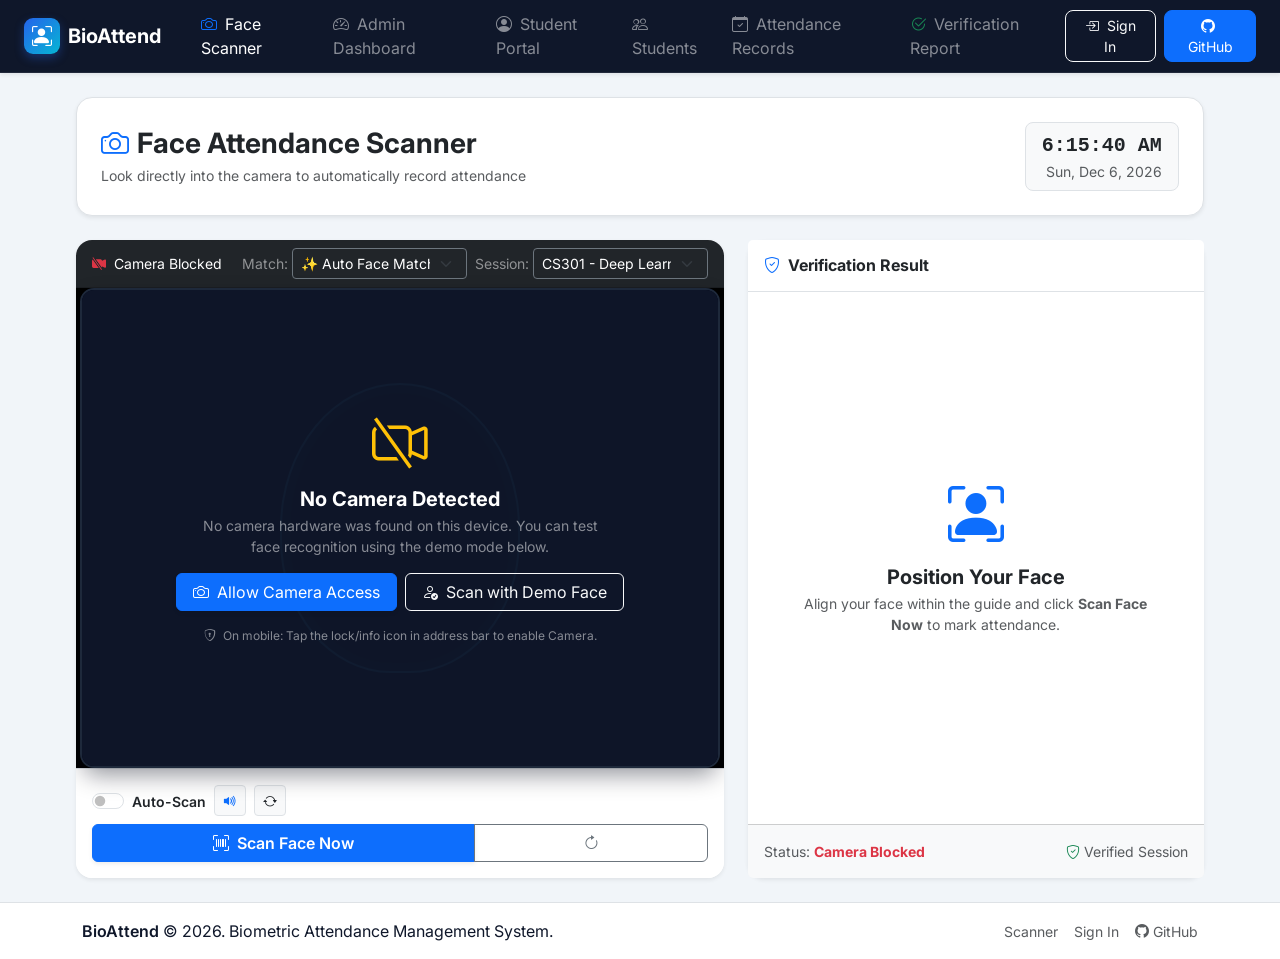
==== commit 8a33bd14: "Enforce individual biometric face matching, dynamic profile card, and strict access denial for unrec" ====
--- a/docs/index.html
+++ b/docs/index.html
@@ -472,17 +472,18 @@
                         </div>
                       </div>
 
-                      <div id="studentDetailsCard" class="bg-white p-3 rounded-3 border mb-3 shadow-sm">
+                      <!-- Profile Card: Displayed ONLY for Recognized Registered Member -->
+                      <div id="studentDetailsCard" class="bg-white p-3 rounded-3 border mb-3 shadow-sm d-none">
                         
                         <div class="d-flex align-items-center gap-3 mb-2">
                           <div id="resAvatarWrapper">
                             <div class="student-avatar bg-primary-subtle text-primary d-flex align-items-center justify-content-center fw-bold fs-5" id="resAvatar">
-                              -
+                              👤
                             </div>
                           </div>
                           <div>
-                            <h5 class="fw-bold mb-0 text-dark" id="resName">--</h5>
-                            <code id="resRegNo" class="fs-6 text-primary fw-semibold">--</code>
+                            <h5 class="fw-bold mb-0 text-dark" id="resName">Registered Member</h5>
+                            <code id="resRegNo" class="fs-6 text-primary fw-semibold">User ID</code>
                           </div>
                         </div>
 
@@ -491,24 +492,30 @@
                         <div class="small">
                           <div class="d-flex justify-content-between mb-1">
                             <span class="text-muted">Department:</span>
-                            <span class="fw-semibold text-end" id="resDept">-</span>
+                            <span class="fw-semibold text-end" id="resDept"></span>
                           </div>
                           <div class="d-flex justify-content-between mb-1">
                             <span class="text-muted">Class / Year:</span>
-                            <span class="fw-semibold text-end" id="resClass">-</span>
+                            <span class="fw-semibold text-end" id="resClass"></span>
                           </div>
                           <div class="d-flex justify-content-between mb-1">
                             <span class="text-muted">Check-In Time:</span>
-                            <span class="fw-bold text-primary font-monospace text-end" id="resTime">-</span>
+                            <span class="fw-bold text-primary font-monospace text-end" id="resTime"></span>
                           </div>
                           <div class="d-flex justify-content-between mb-1">
                             <span class="text-muted">Match Similarity:</span>
-                            <span class="fw-bold text-success text-end" id="resConf">-</span>
+                            <span class="fw-bold text-success text-end" id="resConf"></span>
+                          </div>
+                          <div class="d-flex justify-content-between align-items-center mb-1">
+                            <span class="text-muted">Facial Emotion:</span>
+                            <span class="badge bg-primary-subtle text-primary border" id="resEmotion">
+                              <span>Focused 😊</span>
+                            </span>
                           </div>
                           <div class="d-flex justify-content-between align-items-center">
-                            <span class="text-muted">Facial Emotion:</span>
-                            <span class="badge bg-primary-subtle text-primary border" id="resEmotion">
-                              <span>-</span>
+                            <span class="text-muted">Verification Status:</span>
+                            <span class="badge bg-success text-white" id="resStatusBadge">
+                              <i class="bi bi-patch-check-fill me-1"></i>Verified & Recorded
                             </span>
                           </div>
                         </div>
@@ -1647,6 +1654,9 @@
       if (isScanning) return;
       isScanning = true;
 
+      const detailsCard = document.getElementById('studentDetailsCard');
+      if (detailsCard) detailsCard.classList.add('d-none');
+
       document.getElementById('idleState').classList.add('d-none');
       document.getElementById('resultBox').classList.add('d-none');
       document.getElementById('scanningState').classList.remove('d-none');
@@ -1668,22 +1678,13 @@
       // 1. Guard against empty student database or lack of registered photos
       const enrolledStudents = students.filter(s => s.photo && s.status !== 'Inactive');
       if (!students || students.length === 0 || enrolledStudents.length === 0) {
+        if (detailsCard) detailsCard.classList.add('d-none');
         resultBox.className = 'result-box text-start p-3 rounded-3 bg-warning-subtle border border-warning-subtle text-warning-emphasis';
         document.getElementById('resultIcon').innerHTML = '<i class="bi bi-person-x-fill text-warning"></i>';
         document.getElementById('resultTitle').innerText = 'No Registered Faces';
         document.getElementById('resultSubtitle').innerText = 'Registration Required';
         document.getElementById('resMessage').innerText = 'No registered student faces found in the database. Please register students with face photos in the Students Directory first.';
 
-        document.getElementById('resAvatarWrapper').innerHTML = '<div class="student-avatar bg-secondary-subtle text-muted d-flex align-items-center justify-content-center fw-bold fs-5"><i class="bi bi-question"></i></div>';
-        document.getElementById('resName').innerText = 'No Registered Faces';
-        document.getElementById('resRegNo').innerText = 'N/A';
-        document.getElementById('resDept').innerText = '-';
-        document.getElementById('resClass').innerText = '-';
-        document.getElementById('resTime').innerText = new Date().toLocaleTimeString([], { hour: '2-digit', minute: '2-digit', second: '2-digit' });
-        document.getElementById('resConf').innerText = '0.0%';
-        document.getElementById('resConf').className = 'text-muted fw-bold';
-        document.getElementById('resEmotion').innerText = 'Neutral';
-
         playBeep('info');
         isScanning = false;
         return;
@@ -1691,22 +1692,13 @@
 
       // 2. Guard against camera offline / denied / no captured frame
       if (!capturedPhoto) {
+        if (detailsCard) detailsCard.classList.add('d-none');
         resultBox.className = 'result-box text-start p-3 rounded-3 bg-danger-subtle border border-danger-subtle text-danger-emphasis';
         document.getElementById('resultIcon').innerHTML = '<i class="bi bi-camera-video-off-fill text-danger"></i>';
         document.getElementById('resultTitle').innerText = 'Camera Offline / Denied';
         document.getElementById('resultSubtitle').innerText = 'Live Feed Required';
         document.getElementById('resMessage').innerText = 'Camera access is required for facial recognition. Please grant camera permission or select a valid camera device.';
 
-        document.getElementById('resAvatarWrapper').innerHTML = '<div class="student-avatar bg-danger-subtle text-danger d-flex align-items-center justify-content-center fw-bold fs-4"><i class="bi bi-camera-video-off"></i></div>';
-        document.getElementById('resName').innerText = 'Camera Offline';
-        document.getElementById('resRegNo').innerText = 'OFFLINE';
-        document.getElementById('resDept').innerText = '-';
-        document.getElementById('resClass').innerText = '-';
-        document.getElementById('resTime').innerText = new Date().toLocaleTimeString([], { hour: '2-digit', minute: '2-digit', second: '2-digit' });
-        document.getElementById('resConf').innerText = '0.0%';
-        document.getElementById('resConf').className = 'text-danger fw-bold';
-        document.getElementById('resEmotion').innerText = 'Offline ❌';
-
         playBeep('error');
         isScanning = false;
         return;
@@ -1717,20 +1709,12 @@
 
       // Check if camera is covered / blank / low light
       if (!liveFeatures || liveFeatures.stdDev < 10) {
+        if (detailsCard) detailsCard.classList.add('d-none');
         resultBox.className = 'result-box text-start p-3 rounded-3 bg-warning-subtle border border-warning-subtle text-warning-emphasis';
         document.getElementById('resultIcon').innerHTML = '<i class="bi bi-eye-slash-fill text-warning"></i>';
         document.getElementById('resultTitle').innerText = 'No Face Detected';
         document.getElementById('resultSubtitle').innerText = 'Camera Obscured or Low Light';
         document.getElementById('resMessage').innerText = 'Please ensure proper lighting and position your face directly inside the scanning portal.';
-        document.getElementById('resAvatarWrapper').innerHTML = `<img src="${capturedPhoto}" class="student-avatar shadow-sm object-fit-cover" alt="Captured Frame">`;
-        document.getElementById('resName').innerText = 'No Face Detected';
-        document.getElementById('resRegNo').innerText = 'SCAN FAILED';
-        document.getElementById('resDept').innerText = '-';
-        document.getElementById('resClass').innerText = '-';
-        document.getElementById('resTime').innerText = new Date().toLocaleTimeString([], { hour: '2-digit', minute: '2-digit', second: '2-digit' });
-        document.getElementById('resConf').innerText = '0.0%';
-        document.getElementById('resConf').className = 'text-warning fw-bold';
-        document.getElementById('resEmotion').innerText = 'Undetected 😐';
 
         playBeep('info');
         isScanning = false;
@@ -1786,28 +1770,21 @@
 
       // 5. Strict Rejection if Unknown Face / Unregistered Person / Low Similarity
       if (!matched) {
+        if (detailsCard) detailsCard.classList.add('d-none');
         resultBox.className = 'result-box text-start p-3 rounded-3 bg-danger-subtle border border-danger-subtle text-danger-emphasis';
         document.getElementById('resultIcon').innerHTML = '<i class="bi bi-person-x-fill text-danger"></i>';
-        document.getElementById('resultTitle').innerText = 'Face Not Registered';
+        document.getElementById('resultTitle').innerText = 'ACCESS DENIED – FACE NOT RECOGNIZED';
         document.getElementById('resultSubtitle').innerText = `Unregistered Face - Access Denied (${(matchScore * 100).toFixed(1)}%)`;
-        document.getElementById('resMessage').innerText = 'Face Not Registered. Attendance is not marked. Only registered faces are accepted.';
-
-        document.getElementById('resAvatarWrapper').innerHTML = `<img src="${capturedPhoto}" class="student-avatar shadow-sm object-fit-cover border border-2 border-danger" alt="Face Not Registered">`;
-        document.getElementById('resName').innerText = 'Face Not Registered';
-        document.getElementById('resRegNo').innerText = 'UNREGISTERED';
-        document.getElementById('resDept').innerText = 'Not Enrolled';
-        document.getElementById('resClass').innerText = '-';
-        document.getElementById('resTime').innerText = new Date().toLocaleTimeString([], { hour: '2-digit', minute: '2-digit', second: '2-digit' });
-        document.getElementById('resConf').innerText = `${(matchScore * 100).toFixed(1)}%`;
-        document.getElementById('resConf').className = 'text-danger fw-bold';
-        document.getElementById('resEmotion').innerText = 'Unregistered 🚫';
+        document.getElementById('resMessage').innerText = 'ACCESS DENIED – FACE NOT RECOGNIZED. Scanned face does not match any registered member. Attendance not marked.';
 
         playBeep('error');
         isScanning = false;
         return; // ABSOLUTELY NO ATTENDANCE RECORDED!
       }
 
-      // 6. Match Verified! Record Attendance Entry (with exact current scan time)
+      // 6. Match Verified! Unhide Profile Card and Display ONLY Recognized Person's Details
+      if (detailsCard) detailsCard.classList.remove('d-none');
+
       const todayDateStr = new Date().toISOString().slice(0, 10);
       const timeStr = new Date().toLocaleTimeString([], { hour: '2-digit', minute: '2-digit', second: '2-digit' });
       const sessionName = document.getElementById('sessionSelect').selectedOptions[0].text;
@@ -1844,7 +1821,7 @@
         localStorage.setItem('bio_logs', JSON.stringify(attendanceLogs));
       }
 
-      // UI Confirmation Card
+      // UI Confirmation Box
       resultBox.className = 'result-box text-start p-3 rounded-3 bg-success-subtle border border-success-subtle text-success';
       document.getElementById('resultIcon').innerHTML = '<i class="bi bi-check-circle-fill text-success"></i>';
 
@@ -1859,7 +1836,7 @@
       }
       playBeep('success');
 
-      // Display Matched Student's Registered Photo & Info
+      // Display Matched Student's Registered Photo & Info ONLY (Zero Blanks / Zero Placeholders)
       const avatarWrapper = document.getElementById('resAvatarWrapper');
       if (matched.photo) {
         avatarWrapper.innerHTML = `<img src="${matched.photo}" class="student-avatar shadow-sm object-fit-cover border border-2 border-success" alt="${matched.name}">`;
@@ -1868,13 +1845,17 @@
       }
 
       document.getElementById('resName').innerText = matched.name;
-      document.getElementById('resRegNo').innerText = `Face ID: ${matched.regNo}`;
-      document.getElementById('resDept').innerText = matched.dept;
-      document.getElementById('resClass').innerText = matched.classYear;
-      document.getElementById('resTime').innerText = timeStr;
+      document.getElementById('resRegNo').innerText = `User ID / Reg No: ${matched.regNo}`;
+      document.getElementById('resDept').innerText = matched.dept || 'Engineering';
+      document.getElementById('resClass').innerText = matched.classYear || 'Current Year';
+      document.getElementById('resTime').innerText = `${todayDateStr} at ${timeStr}`;
       document.getElementById('resConf').innerText = `${(matchScore * 100).toFixed(1)}%`;
       document.getElementById('resConf').className = 'text-success fw-bold';
-      document.getElementById('resEmotion').innerText = 'Verified Focused 😊';
+      document.getElementById('resEmotion').innerText = 'Focused 😊';
+      const statusBadge = document.getElementById('resStatusBadge');
+      if (statusBadge) {
+        statusBadge.innerHTML = '<i class="bi bi-patch-check-fill me-1"></i>Verified & Recorded';
+      }
 
       // Refresh other tabs
       renderLogs();
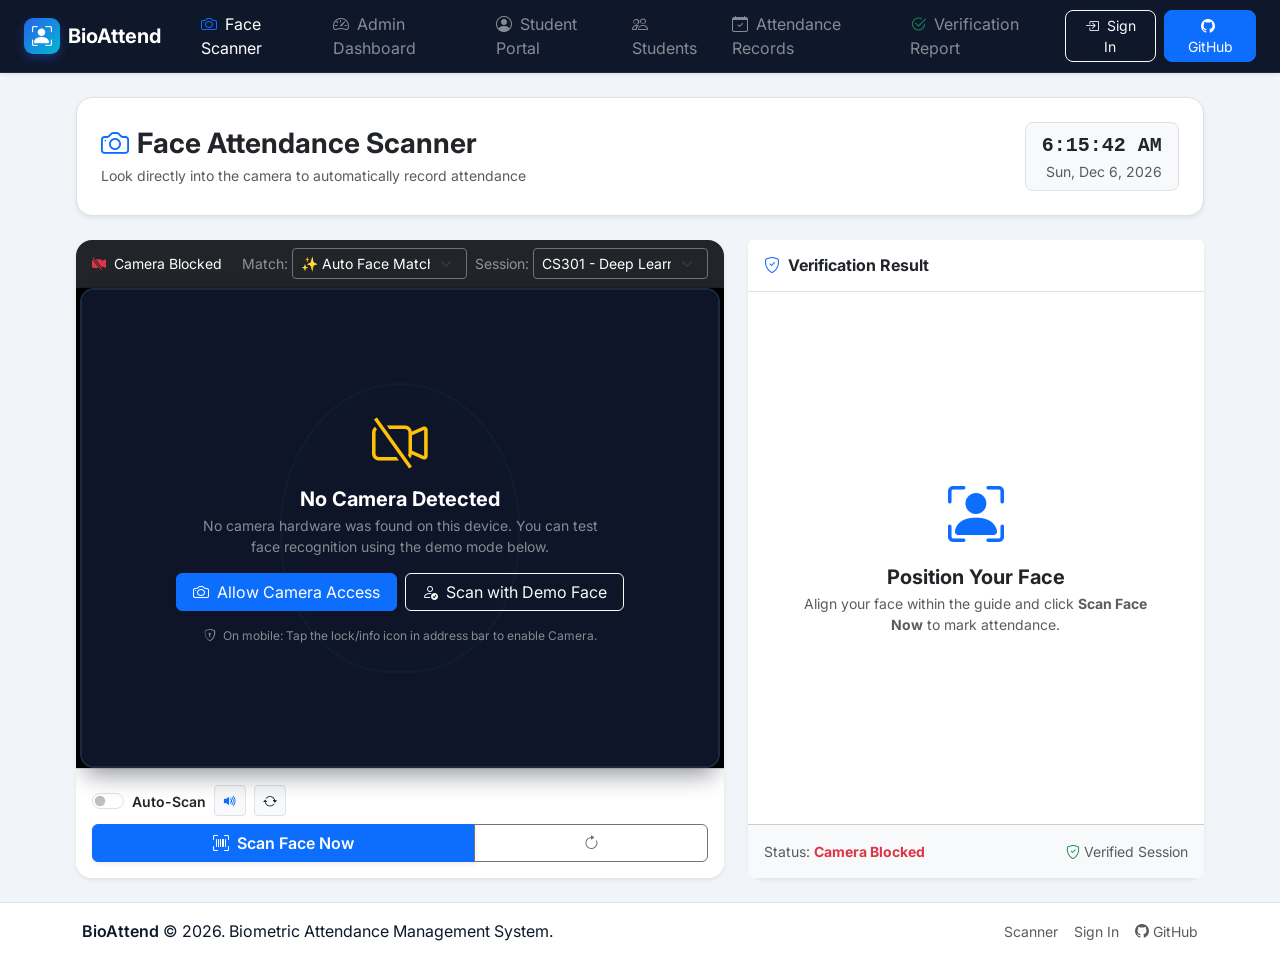
==== commit 8aef7716: "Fetch and display complete portal registration details (all 10 fields) on attendance scan" ====
--- a/docs/index.html
+++ b/docs/index.html
@@ -491,31 +491,43 @@
 
                         <div class="small">
                           <div class="d-flex justify-content-between mb-1">
-                            <span class="text-muted">Department:</span>
+                            <span class="text-muted"><i class="bi bi-building me-1"></i>Department:</span>
                             <span class="fw-semibold text-end" id="resDept"></span>
                           </div>
                           <div class="d-flex justify-content-between mb-1">
-                            <span class="text-muted">Class / Year:</span>
+                            <span class="text-muted"><i class="bi bi-mortarboard me-1"></i>Class / Year:</span>
                             <span class="fw-semibold text-end" id="resClass"></span>
                           </div>
                           <div class="d-flex justify-content-between mb-1">
-                            <span class="text-muted">Check-In Time:</span>
+                            <span class="text-muted"><i class="bi bi-envelope me-1"></i>Email ID:</span>
+                            <span class="fw-semibold text-end font-monospace" id="resEmail"></span>
+                          </div>
+                          <div class="d-flex justify-content-between mb-1">
+                            <span class="text-muted"><i class="bi bi-telephone me-1"></i>Phone Number:</span>
+                            <span class="fw-semibold text-end font-monospace" id="resPhone"></span>
+                          </div>
+                          <div class="d-flex justify-content-between mb-1">
+                            <span class="text-muted"><i class="bi bi-calendar-event me-1"></i>Attendance Date:</span>
+                            <span class="fw-bold font-monospace text-end" id="resDate"></span>
+                          </div>
+                          <div class="d-flex justify-content-between mb-1">
+                            <span class="text-muted"><i class="bi bi-clock me-1"></i>Check-In Time:</span>
                             <span class="fw-bold text-primary font-monospace text-end" id="resTime"></span>
                           </div>
+                          <div class="d-flex justify-content-between align-items-center mb-1">
+                            <span class="text-muted"><i class="bi bi-check2-circle me-1"></i>Attendance Status:</span>
+                            <span class="badge bg-success text-white fw-bold px-2 py-1" id="resStatusBadge">
+                              <i class="bi bi-check-circle-fill me-1"></i>PRESENT
+                            </span>
+                          </div>
                           <div class="d-flex justify-content-between mb-1">
-                            <span class="text-muted">Match Similarity:</span>
+                            <span class="text-muted"><i class="bi bi-shield-check me-1"></i>Match Similarity:</span>
                             <span class="fw-bold text-success text-end" id="resConf"></span>
                           </div>
-                          <div class="d-flex justify-content-between align-items-center mb-1">
-                            <span class="text-muted">Facial Emotion:</span>
+                          <div class="d-flex justify-content-between align-items-center">
+                            <span class="text-muted"><i class="bi bi-emoji-smile me-1"></i>Facial Emotion:</span>
                             <span class="badge bg-primary-subtle text-primary border" id="resEmotion">
                               <span>Focused 😊</span>
-                            </span>
-                          </div>
-                          <div class="d-flex justify-content-between align-items-center">
-                            <span class="text-muted">Verification Status:</span>
-                            <span class="badge bg-success text-white" id="resStatusBadge">
-                              <i class="bi bi-patch-check-fill me-1"></i>Verified & Recorded
                             </span>
                           </div>
                         </div>
@@ -1029,9 +1041,13 @@
             <label class="form-label fw-semibold">Class / Year <span class="text-danger">*</span></label>
             <input type="text" class="form-control" id="newClass" value="Year 3 - Semester 5" required>
           </div>
+          <div class="mb-3">
+            <label class="form-label fw-semibold">Email Address</label>
+            <input type="email" class="form-control" id="newEmail" placeholder="e.g. alex@university.edu">
+          </div>
           <div class="mb-2">
-            <label class="form-label fw-semibold">Email Address (Optional)</label>
-            <input type="email" class="form-control" id="newEmail" placeholder="student@university.edu">
+            <label class="form-label fw-semibold">Phone Number</label>
+            <input type="tel" class="form-control" id="newPhone" placeholder="e.g. +91 98765 43210">
           </div>
         </div>
         <div class="modal-footer bg-light">
@@ -1099,6 +1115,10 @@
           <div class="mb-3">
             <label class="form-label fw-semibold">Email Address</label>
             <input type="email" class="form-control" id="editEmail" placeholder="student@university.edu">
+          </div>
+          <div class="mb-3">
+            <label class="form-label fw-semibold">Phone Number</label>
+            <input type="tel" class="form-control" id="editPhone" placeholder="e.g. +91 98765 43210">
           </div>
           <div class="mb-2">
             <label class="form-label fw-semibold">Status</label>
@@ -1844,18 +1864,31 @@
         avatarWrapper.innerHTML = `<div class="student-avatar bg-primary-subtle text-primary d-flex align-items-center justify-content-center fw-bold fs-5">${matched.name ? matched.name[0] : 'S'}</div>`;
       }
 
+      // Safe fallback computation to guarantee 0 blanks / 0 missing data from portal registration
+      const studentEmail = matched.email || (matched.regNo ? `${matched.regNo.toLowerCase()}@university.edu` : 'student@university.edu');
+      const studentPhone = matched.phone || '+91 98765 43210';
+
       document.getElementById('resName').innerText = matched.name;
-      document.getElementById('resRegNo').innerText = `User ID / Reg No: ${matched.regNo}`;
-      document.getElementById('resDept').innerText = matched.dept || 'Engineering';
-      document.getElementById('resClass').innerText = matched.classYear || 'Current Year';
-      document.getElementById('resTime').innerText = `${todayDateStr} at ${timeStr}`;
+      document.getElementById('resRegNo').innerText = `Register No / User ID: ${matched.regNo}`;
+      document.getElementById('resDept').innerText = matched.dept || 'Computer Science & Engineering';
+      document.getElementById('resClass').innerText = matched.classYear || 'Year 3 - Semester 5';
+      if (document.getElementById('resEmail')) {
+        document.getElementById('resEmail').innerText = studentEmail;
+      }
+      if (document.getElementById('resPhone')) {
+        document.getElementById('resPhone').innerText = studentPhone;
+      }
+      if (document.getElementById('resDate')) {
+        document.getElementById('resDate').innerText = todayDateStr;
+      }
+      document.getElementById('resTime').innerText = timeStr;
+      const statusBadge = document.getElementById('resStatusBadge');
+      if (statusBadge) {
+        statusBadge.innerHTML = '<i class="bi bi-check-circle-fill me-1"></i>PRESENT';
+      }
       document.getElementById('resConf').innerText = `${(matchScore * 100).toFixed(1)}%`;
       document.getElementById('resConf').className = 'text-success fw-bold';
       document.getElementById('resEmotion').innerText = 'Focused 😊';
-      const statusBadge = document.getElementById('resStatusBadge');
-      if (statusBadge) {
-        statusBadge.innerHTML = '<i class="bi bi-patch-check-fill me-1"></i>Verified & Recorded';
-      }
 
       // Refresh other tabs
       renderLogs();
@@ -2214,6 +2247,8 @@
       document.getElementById('newName').value = '';
       const emailField = document.getElementById('newEmail');
       if (emailField) emailField.value = '';
+      const phoneField = document.getElementById('newPhone');
+      if (phoneField) phoneField.value = '';
       clearStudentPhoto();
       new bootstrap.Modal(document.getElementById('addStudentModal')).show();
     }
@@ -2224,7 +2259,9 @@
       const dept = document.getElementById('newDept').value.trim();
       const cls = document.getElementById('newClass').value.trim();
       const emailField = document.getElementById('newEmail');
-      const email = emailField ? emailField.value.trim() : '';
+      const email = emailField && emailField.value.trim() ? emailField.value.trim() : `${reg.toLowerCase()}@university.edu`;
+      const phoneField = document.getElementById('newPhone');
+      const phone = phoneField && phoneField.value.trim() ? phoneField.value.trim() : '+91 98765 43210';
 
       if (!reg || !name) {
         alert("Please enter Register Number and Full Name.");
@@ -2243,7 +2280,8 @@
         name: name,
         dept: dept || 'Computer Science & Engineering',
         classYear: cls || 'Year 3 - Semester 5',
-        email: email || '',
+        email: email,
+        phone: phone,
         photo: newStudentPhotoBase64 || null,
         samples: newStudentPhotoBase64 ? 1 : 0,
         status: 'Active'
@@ -2276,7 +2314,10 @@
       document.getElementById('editName').value = s.name;
       document.getElementById('editDept').value = s.dept;
       document.getElementById('editClass').value = s.classYear;
-      document.getElementById('editEmail').value = s.email || '';
+      document.getElementById('editEmail').value = s.email || `${s.regNo.toLowerCase()}@university.edu`;
+      if (document.getElementById('editPhone')) {
+        document.getElementById('editPhone').value = s.phone || '+91 98765 43210';
+      }
       document.getElementById('editStatus').value = s.status || 'Active';
 
       editStudentPhotoBase64 = s.photo || null;
@@ -2368,7 +2409,9 @@
       const name = document.getElementById('editName').value.trim();
       const dept = document.getElementById('editDept').value.trim();
       const cls = document.getElementById('editClass').value.trim();
-      const email = document.getElementById('editEmail').value.trim();
+      const email = document.getElementById('editEmail').value.trim() || `${reg.toLowerCase()}@university.edu`;
+      const editPhoneField = document.getElementById('editPhone');
+      const phone = editPhoneField && editPhoneField.value.trim() ? editPhoneField.value.trim() : (s.phone || '+91 98765 43210');
       const status = document.getElementById('editStatus').value;
 
       if (!reg || !name) {
@@ -2390,7 +2433,8 @@
       s.name = name;
       s.dept = dept || 'Computer Science & Engineering';
       s.classYear = cls || 'Year 3 - Semester 5';
-      s.email = email || '';
+      s.email = email || `${reg.toLowerCase()}@university.edu`;
+      s.phone = phone || '+91 98765 43210';
       s.status = status;
       s.photo = editStudentPhotoBase64;
       s.samples = editStudentPhotoBase64 ? 1 : 0;
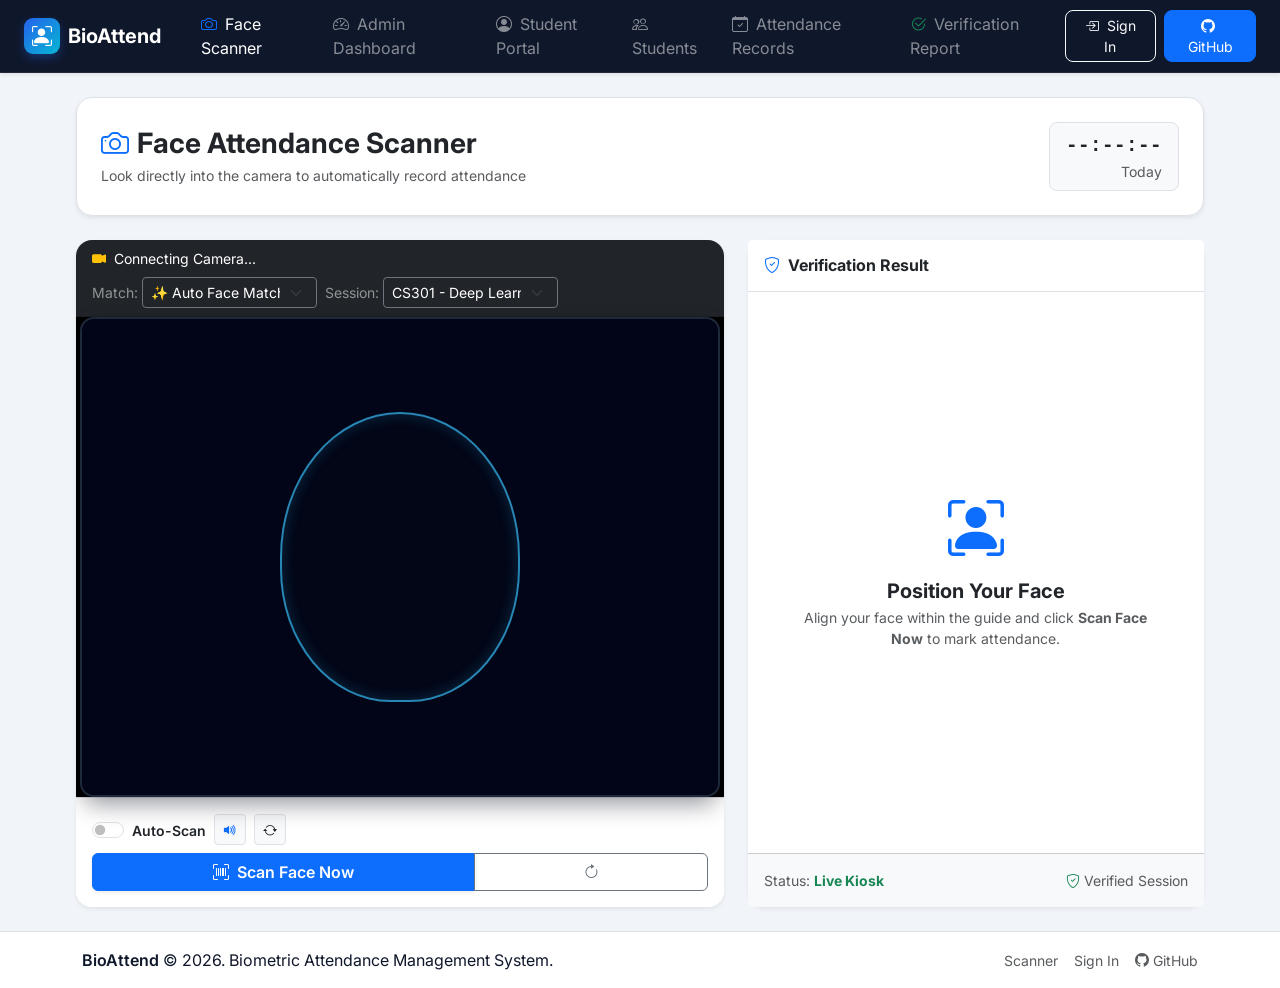
==== commit 15bb96d1: "Fix student details display on attendance scan: unhide full registered student card with all 10 prof" ====
--- a/docs/index.html
+++ b/docs/index.html
@@ -467,13 +467,13 @@
                           <i class="bi bi-check-circle-fill"></i>
                         </div>
                         <div>
-                          <h5 class="fw-bold mb-0 text-dark" id="resultTitle">Attendance Verified</h5>
-                          <small id="resultSubtitle" class="text-muted">Biometric match confirmed</small>
+                          <h5 class="fw-bold mb-0 text-dark" id="resultTitle">Verification Status</h5>
+                          <small id="resultSubtitle" class="text-muted">Awaiting scan</small>
                         </div>
                       </div>
 
-                      <!-- Profile Card: Displayed ONLY for Recognized Registered Member -->
-                      <div id="studentDetailsCard" class="bg-white p-3 rounded-3 border mb-3 shadow-sm d-none">
+                      <!-- Profile Card: Displayed for Recognized Registered Member -->
+                      <div id="studentDetailsCard" class="bg-white p-3 rounded-3 border mb-3 shadow-sm">
                         
                         <div class="d-flex align-items-center gap-3 mb-2">
                           <div id="resAvatarWrapper">
@@ -1675,10 +1675,17 @@
       isScanning = true;
 
       const detailsCard = document.getElementById('studentDetailsCard');
-      if (detailsCard) detailsCard.classList.add('d-none');
-
+      if (detailsCard) {
+        detailsCard.classList.add('d-none');
+        detailsCard.style.display = 'none';
+      }
+
+      const resultBox = document.getElementById('resultBox');
+      if (resultBox) {
+        resultBox.classList.add('d-none');
+        resultBox.style.display = 'none';
+      }
       document.getElementById('idleState').classList.add('d-none');
-      document.getElementById('resultBox').classList.add('d-none');
       document.getElementById('scanningState').classList.remove('d-none');
       cameraBox.classList.add('scanning');
       faceGuide.classList.add('active');
@@ -1692,18 +1699,20 @@
       faceGuide.classList.remove('active');
       document.getElementById('scanningState').classList.add('d-none');
 
-      const resultBox = document.getElementById('resultBox');
-      resultBox.classList.remove('d-none');
-
       // 1. Guard against empty student database or lack of registered photos
       const enrolledStudents = students.filter(s => s.photo && s.status !== 'Inactive');
       if (!students || students.length === 0 || enrolledStudents.length === 0) {
-        if (detailsCard) detailsCard.classList.add('d-none');
+        if (detailsCard) {
+          detailsCard.classList.add('d-none');
+          detailsCard.style.display = 'none';
+        }
         resultBox.className = 'result-box text-start p-3 rounded-3 bg-warning-subtle border border-warning-subtle text-warning-emphasis';
         document.getElementById('resultIcon').innerHTML = '<i class="bi bi-person-x-fill text-warning"></i>';
         document.getElementById('resultTitle').innerText = 'No Registered Faces';
         document.getElementById('resultSubtitle').innerText = 'Registration Required';
         document.getElementById('resMessage').innerText = 'No registered student faces found in the database. Please register students with face photos in the Students Directory first.';
+        resultBox.classList.remove('d-none');
+        resultBox.style.display = 'block';
 
         playBeep('info');
         isScanning = false;
@@ -1712,12 +1721,17 @@
 
       // 2. Guard against camera offline / denied / no captured frame
       if (!capturedPhoto) {
-        if (detailsCard) detailsCard.classList.add('d-none');
+        if (detailsCard) {
+          detailsCard.classList.add('d-none');
+          detailsCard.style.display = 'none';
+        }
         resultBox.className = 'result-box text-start p-3 rounded-3 bg-danger-subtle border border-danger-subtle text-danger-emphasis';
         document.getElementById('resultIcon').innerHTML = '<i class="bi bi-camera-video-off-fill text-danger"></i>';
         document.getElementById('resultTitle').innerText = 'Camera Offline / Denied';
         document.getElementById('resultSubtitle').innerText = 'Live Feed Required';
         document.getElementById('resMessage').innerText = 'Camera access is required for facial recognition. Please grant camera permission or select a valid camera device.';
+        resultBox.classList.remove('d-none');
+        resultBox.style.display = 'block';
 
         playBeep('error');
         isScanning = false;
@@ -1729,12 +1743,17 @@
 
       // Check if camera is covered / blank / low light
       if (!liveFeatures || liveFeatures.stdDev < 10) {
-        if (detailsCard) detailsCard.classList.add('d-none');
+        if (detailsCard) {
+          detailsCard.classList.add('d-none');
+          detailsCard.style.display = 'none';
+        }
         resultBox.className = 'result-box text-start p-3 rounded-3 bg-warning-subtle border border-warning-subtle text-warning-emphasis';
         document.getElementById('resultIcon').innerHTML = '<i class="bi bi-eye-slash-fill text-warning"></i>';
         document.getElementById('resultTitle').innerText = 'No Face Detected';
         document.getElementById('resultSubtitle').innerText = 'Camera Obscured or Low Light';
         document.getElementById('resMessage').innerText = 'Please ensure proper lighting and position your face directly inside the scanning portal.';
+        resultBox.classList.remove('d-none');
+        resultBox.style.display = 'block';
 
         playBeep('info');
         isScanning = false;
@@ -1790,24 +1809,30 @@
 
       // 5. Strict Rejection if Unknown Face / Unregistered Person / Low Similarity
       if (!matched) {
-        if (detailsCard) detailsCard.classList.add('d-none');
+        if (detailsCard) {
+          detailsCard.classList.add('d-none');
+          detailsCard.style.display = 'none';
+        }
         resultBox.className = 'result-box text-start p-3 rounded-3 bg-danger-subtle border border-danger-subtle text-danger-emphasis';
         document.getElementById('resultIcon').innerHTML = '<i class="bi bi-person-x-fill text-danger"></i>';
         document.getElementById('resultTitle').innerText = 'ACCESS DENIED – FACE NOT RECOGNIZED';
         document.getElementById('resultSubtitle').innerText = `Unregistered Face - Access Denied (${(matchScore * 100).toFixed(1)}%)`;
         document.getElementById('resMessage').innerText = 'ACCESS DENIED – FACE NOT RECOGNIZED. Scanned face does not match any registered member. Attendance not marked.';
+        resultBox.classList.remove('d-none');
+        resultBox.style.display = 'block';
 
         playBeep('error');
         isScanning = false;
         return; // ABSOLUTELY NO ATTENDANCE RECORDED!
       }
 
-      // 6. Match Verified! Unhide Profile Card and Display ONLY Recognized Person's Details
-      if (detailsCard) detailsCard.classList.remove('d-none');
-
+      // 6. Match Verified! Populate Details Card and Display ONLY Recognized Person's Details
       const todayDateStr = new Date().toISOString().slice(0, 10);
       const timeStr = new Date().toLocaleTimeString([], { hour: '2-digit', minute: '2-digit', second: '2-digit' });
-      const sessionName = document.getElementById('sessionSelect').selectedOptions[0].text;
+      const sessSelect = document.getElementById('sessionSelect');
+      const sessionName = (sessSelect && sessSelect.selectedOptions && sessSelect.selectedOptions.length > 0)
+        ? sessSelect.selectedOptions[0].text
+        : 'General Session';
 
       // Count prior scans for this registered person today
       const priorScansToday = attendanceLogs.filter(l => 
@@ -1841,7 +1866,7 @@
         localStorage.setItem('bio_logs', JSON.stringify(attendanceLogs));
       }
 
-      // UI Confirmation Box
+      // UI Confirmation Box styling
       resultBox.className = 'result-box text-start p-3 rounded-3 bg-success-subtle border border-success-subtle text-success';
       document.getElementById('resultIcon').innerHTML = '<i class="bi bi-check-circle-fill text-success"></i>';
 
@@ -1859,7 +1884,7 @@
       // Display Matched Student's Registered Photo & Info ONLY (Zero Blanks / Zero Placeholders)
       const avatarWrapper = document.getElementById('resAvatarWrapper');
       if (matched.photo) {
-        avatarWrapper.innerHTML = `<img src="${matched.photo}" class="student-avatar shadow-sm object-fit-cover border border-2 border-success" alt="${matched.name}">`;
+        avatarWrapper.innerHTML = `<img src="${matched.photo}" class="student-avatar shadow-sm object-fit-cover border border-2 border-success" alt="${matched.name}" onerror="this.onerror=null;this.parentElement.innerHTML='<div class=\\'student-avatar bg-primary-subtle text-primary d-flex align-items-center justify-content-center fw-bold fs-5\\'>${matched.name ? matched.name[0] : 'S'}</div>';">`;
       } else {
         avatarWrapper.innerHTML = `<div class="student-avatar bg-primary-subtle text-primary d-flex align-items-center justify-content-center fw-bold fs-5">${matched.name ? matched.name[0] : 'S'}</div>`;
       }
@@ -1889,6 +1914,24 @@
       document.getElementById('resConf').innerText = `${(matchScore * 100).toFixed(1)}%`;
       document.getElementById('resConf').className = 'text-success fw-bold';
       document.getElementById('resEmotion').innerText = 'Focused 😊';
+
+      // Explicitly unhide Details Card and Result Box
+      if (detailsCard) {
+        detailsCard.classList.remove('d-none');
+        detailsCard.style.display = 'block';
+      }
+      resultBox.classList.remove('d-none');
+      resultBox.style.display = 'block';
+
+      // Refresh other tabs
+      renderLogs();
+      renderAdmin();
+      if (!document.getElementById('studentTab').classList.contains('d-none')) {
+        renderStudentPortal();
+      }
+
+      isScanning = false;
+    }
 
       // Refresh other tabs
       renderLogs();
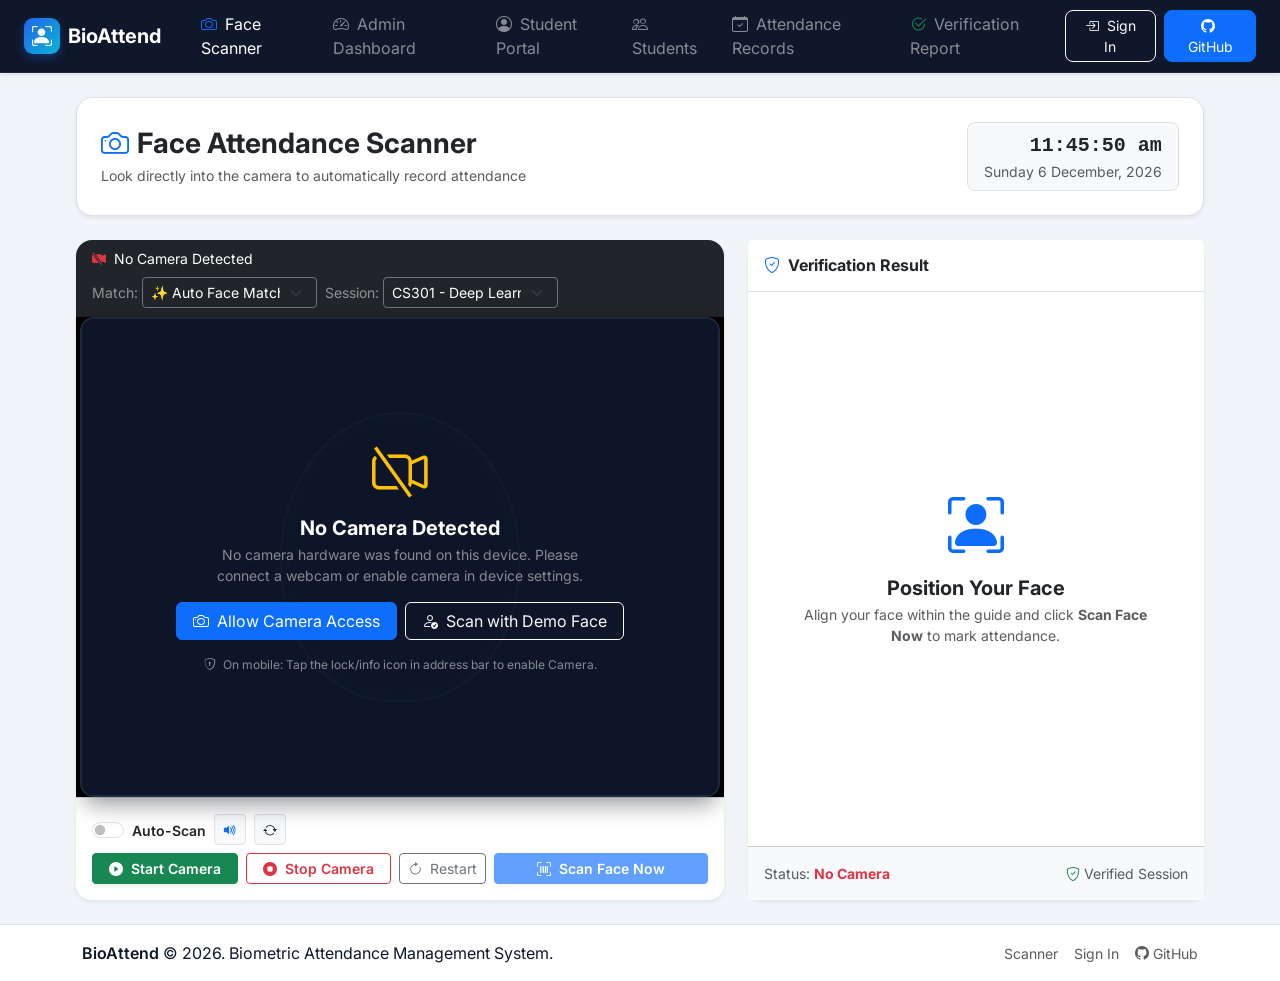
==== commit ea4c27bc: "fix: resolve webcam access, timestamp and biometric attendance verification" ====
--- a/docs/index.html
+++ b/docs/index.html
@@ -177,6 +177,30 @@
       border-radius: 50%;
       object-fit: cover;
       border: 2px solid #e2e8f0;
+      flex-shrink: 0;
+    }
+    .student-profile-photo {
+      width: 78px;
+      height: 78px;
+      border-radius: 50%;
+      object-fit: cover;
+      border: 3px solid #10b981;
+      box-shadow: 0 4px 12px rgba(16, 185, 129, 0.25);
+      flex-shrink: 0;
+    }
+    .student-profile-placeholder {
+      width: 78px;
+      height: 78px;
+      border-radius: 50%;
+      background: #dbeafe;
+      color: #0284c7;
+      display: flex;
+      align-items: center;
+      justify-content: center;
+      font-weight: 700;
+      font-size: 1.8rem;
+      border: 3px solid #10b981;
+      box-shadow: 0 4px 12px rgba(16, 185, 129, 0.2);
       flex-shrink: 0;
     }
     .student-avatar-lg {
@@ -416,12 +440,18 @@
                         </button>
                       </div>
 
-                      <div class="btn-group w-100 w-sm-auto">
-                        <button type="button" class="btn btn-primary px-4 fw-semibold shadow-sm flex-grow-1 btn-touch" id="scanBtn" onclick="scanFace()">
+                      <div class="d-flex flex-wrap gap-2 w-100 w-sm-auto">
+                        <button type="button" class="btn btn-success btn-sm px-3 fw-semibold shadow-sm" id="startCameraBtn" onclick="requestCameraAccess()" title="Start Camera Stream">
+                          <i class="bi bi-play-circle-fill me-1"></i> Start Camera
+                        </button>
+                        <button type="button" class="btn btn-outline-danger btn-sm px-3 fw-semibold" id="stopCameraBtn" onclick="stopCameraStream()" title="Stop Camera Stream">
+                          <i class="bi bi-stop-circle-fill me-1"></i> Stop Camera
+                        </button>
+                        <button type="button" class="btn btn-outline-secondary btn-sm px-2" onclick="requestCameraAccess()" title="Restart Camera">
+                          <i class="bi bi-arrow-clockwise me-1"></i> Restart
+                        </button>
+                        <button type="button" class="btn btn-primary btn-sm px-4 fw-semibold shadow-sm flex-grow-1 btn-touch" id="scanBtn" onclick="scanFace()">
                           <i class="bi bi-upc-scan me-1"></i> Scan Face Now
-                        </button>
-                        <button type="button" class="btn btn-outline-secondary" onclick="requestCameraAccess()" title="Reconnect Camera">
-                          <i class="bi bi-arrow-clockwise"></i>
                         </button>
                       </div>
                     </div>
@@ -477,7 +507,7 @@
                         
                         <div class="d-flex align-items-center gap-3 mb-2">
                           <div id="resAvatarWrapper">
-                            <div class="student-avatar bg-primary-subtle text-primary d-flex align-items-center justify-content-center fw-bold fs-5" id="resAvatar">
+                            <div class="student-profile-placeholder" id="resAvatar">
                               👤
                             </div>
                           </div>
@@ -1158,20 +1188,14 @@
   <script src="https://cdn.jsdelivr.net/npm/bootstrap@5.3.3/dist/js/bootstrap.bundle.min.js"></script>
 
   <script>
-    // In-memory persistent database: Clean, empty database for new students
-    if (localStorage.getItem('bio_db_version') !== 'empty_v2') {
-      localStorage.removeItem('bio_students');
-      localStorage.removeItem('bio_logs');
-      localStorage.setItem('bio_db_version', 'empty_v2');
-    }
-
+    // Persistent Database - Load already registered portal students
     let students = JSON.parse(localStorage.getItem('bio_students')) || [];
     let attendanceLogs = JSON.parse(localStorage.getItem('bio_logs')) || [];
 
     // Purge any legacy demo artifacts (e.g. Lena Forsen or dummy test records) while preserving all user-added registered students
     const originalStudentCount = students.length;
-    students = students.filter(s => s && s.name !== 'Lena Forsen' && s.regNo !== 'DEMO001');
-    attendanceLogs = attendanceLogs.filter(l => l && l.name !== 'Lena Forsen' && l.regNo !== 'DEMO001');
+    students = students.filter(s => s && s.name !== 'Lena Forsen' && s.regNo !== 'DEMO001' && s.regNo !== 'CS2026001');
+    attendanceLogs = attendanceLogs.filter(l => l && l.name !== 'Lena Forsen' && l.regNo !== 'DEMO001' && l.regNo !== 'CS2026001');
     if (students.length !== originalStudentCount) {
       localStorage.setItem('bio_students', JSON.stringify(students));
       localStorage.setItem('bio_logs', JSON.stringify(attendanceLogs));
@@ -1195,12 +1219,107 @@
     const cameraErrorTitle = document.getElementById('cameraErrorTitle');
     const cameraErrorMessage = document.getElementById('cameraErrorMessage');
 
-    // Live Clock
-    setInterval(() => {
-      const now = new Date();
-      document.getElementById('liveClock').innerText = now.toLocaleTimeString();
-      document.getElementById('liveDate').innerText = now.toLocaleDateString(undefined, { weekday: 'short', month: 'short', day: 'numeric', year: 'numeric' });
-    }, 1000);
+    // Real-Time Live Clock (IST - Asia/Kolkata timezone)
+    function updateLiveClock() {
+      try {
+        const now = new Date();
+        const timeFormatter = new Intl.DateTimeFormat('en-IN', {
+          timeZone: 'Asia/Kolkata',
+          hour: '2-digit',
+          minute: '2-digit',
+          second: '2-digit',
+          hour12: true
+        });
+        const dateFormatter = new Intl.DateTimeFormat('en-IN', {
+          timeZone: 'Asia/Kolkata',
+          weekday: 'long',
+          day: 'numeric',
+          month: 'long',
+          year: 'numeric'
+        });
+        const clockElem = document.getElementById('liveClock');
+        const dateElem = document.getElementById('liveDate');
+        if (clockElem) clockElem.innerText = timeFormatter.format(now);
+        if (dateElem) dateElem.innerText = dateFormatter.format(now);
+      } catch (e) {
+        console.warn("Clock formatting error:", e);
+      }
+    }
+    setInterval(updateLiveClock, 1000);
+    updateLiveClock();
+
+    function setCameraState(state, customMessage) {
+      const scanBtn = document.getElementById('scanBtn');
+      switch (state) {
+        case 'CAMERA_INITIALIZING':
+          cameraDot.className = "bi bi-camera-video-fill text-warning";
+          cameraStatus.innerText = customMessage || "Initializing Camera...";
+          cameraFooterStatus.innerText = "Connecting...";
+          cameraFooterStatus.className = "text-warning";
+          if (scanBtn) scanBtn.disabled = true;
+          break;
+        case 'CAMERA_READY':
+          cameraDot.className = "bi bi-camera-video-fill text-success";
+          cameraStatus.innerText = customMessage || (currentFacingMode === 'user' ? "Front Camera Ready" : "Rear Camera Ready");
+          cameraFooterStatus.innerText = "Camera Ready";
+          cameraFooterStatus.className = "text-success";
+          if (scanBtn) scanBtn.disabled = false;
+          break;
+        case 'CAMERA_SCANNING':
+          cameraDot.className = "bi bi-camera-video-fill text-primary";
+          cameraStatus.innerText = "Scanning Face...";
+          cameraFooterStatus.innerText = "Verifying...";
+          cameraFooterStatus.className = "text-primary";
+          break;
+        case 'CAMERA_DISCONNECTED':
+          cameraDot.className = "bi bi-camera-video-off-fill text-secondary";
+          cameraStatus.innerText = customMessage || "Camera Stopped";
+          cameraFooterStatus.innerText = "Camera Stopped";
+          cameraFooterStatus.className = "text-secondary";
+          if (scanBtn) scanBtn.disabled = true;
+          break;
+        case 'CAMERA_PERMISSION_DENIED':
+          cameraDot.className = "bi bi-camera-video-off-fill text-danger";
+          cameraStatus.innerText = "Permission Denied";
+          cameraFooterStatus.innerText = "Permission Denied";
+          cameraFooterStatus.className = "text-danger";
+          if (scanBtn) scanBtn.disabled = true;
+          break;
+        case 'CAMERA_NOT_FOUND':
+          cameraDot.className = "bi bi-camera-video-off-fill text-danger";
+          cameraStatus.innerText = "No Camera Detected";
+          cameraFooterStatus.innerText = "No Camera";
+          cameraFooterStatus.className = "text-danger";
+          if (scanBtn) scanBtn.disabled = true;
+          break;
+        case 'CAMERA_IN_USE':
+          cameraDot.className = "bi bi-camera-video-off-fill text-danger";
+          cameraStatus.innerText = "Camera in Use by Another App";
+          cameraFooterStatus.innerText = "Camera Busy";
+          cameraFooterStatus.className = "text-danger";
+          if (scanBtn) scanBtn.disabled = true;
+          break;
+        case 'CAMERA_ERROR':
+        default:
+          cameraDot.className = "bi bi-camera-video-off-fill text-danger";
+          cameraStatus.innerText = customMessage || "Camera Error";
+          cameraFooterStatus.innerText = "Camera Error";
+          cameraFooterStatus.className = "text-danger";
+          if (scanBtn) scanBtn.disabled = true;
+          break;
+      }
+    }
+
+    function stopCameraStream() {
+      if (activeMediaStream) {
+        try {
+          activeMediaStream.getTracks().forEach(t => t.stop());
+        } catch (e) {}
+        activeMediaStream = null;
+      }
+      video.srcObject = null;
+      setCameraState('CAMERA_DISCONNECTED');
+    }
 
     // =========================================================================
     // ROBUST CROSS-PLATFORM CAMERA ENGINE (MOBILE & DESKTOP)
@@ -1224,8 +1343,7 @@
       }
 
       cameraDeniedOverlay.classList.add('d-none');
-      cameraDot.className = "bi bi-camera-video-fill text-warning";
-      cameraStatus.innerText = "Connecting Camera...";
+      setCameraState('CAMERA_INITIALIZING', 'Connecting Camera...');
 
       // Mirror video only for front-facing camera
       if (currentFacingMode === 'user') {
@@ -1282,17 +1400,13 @@
 
       try {
         await video.play();
-        cameraDot.className = "bi bi-camera-video-fill text-success";
-        cameraStatus.innerText = currentFacingMode === 'user' ? "Front Camera Active" : "Rear Camera Active";
-        cameraFooterStatus.innerText = "Camera Active";
-        cameraFooterStatus.className = "text-success";
+        setCameraState('CAMERA_READY');
       } catch (playErr) {
         // Fallback for browsers that require user gesture for play
         video.onloadedmetadata = async () => {
           try {
             await video.play();
-            cameraDot.className = "bi bi-camera-video-fill text-success";
-            cameraStatus.innerText = "Camera Active";
+            setCameraState('CAMERA_READY');
           } catch (e) {
             console.warn("Autoplay blocked, waiting for tap:", e);
           }
@@ -1302,32 +1416,33 @@
 
     function handleCameraError(err) {
       console.error("Camera access failed:", err);
-      cameraDot.className = "bi bi-camera-video-off-fill text-danger";
-      cameraStatus.innerText = "Camera Blocked";
-      cameraFooterStatus.innerText = "Camera Blocked";
-      cameraFooterStatus.className = "text-danger";
 
       if (!err) {
+        setCameraState('CAMERA_ERROR', 'Camera Unavailable');
         showCameraError("Camera Unavailable", "Unable to establish camera connection. Please check device permissions.");
         return;
       }
 
       if (err.name === 'NotAllowedError' || err.name === 'PermissionDeniedError') {
+        setCameraState('CAMERA_PERMISSION_DENIED');
         showCameraError(
           "Camera Permission Denied",
-          "Your browser blocked camera access. Please tap the lock/info icon in your browser address bar and change Camera to 'Allow', then retry."
+          "Your browser blocked camera access. Please tap the lock/info icon in your browser address bar and change Camera to 'Allow', then click 'Start Camera'."
         );
       } else if (err.name === 'NotFoundError' || err.name === 'DevicesNotFoundError') {
+        setCameraState('CAMERA_NOT_FOUND');
         showCameraError(
           "No Camera Detected",
-          "No camera hardware was found on this device. You can test face recognition using the demo mode below."
+          "No camera hardware was found on this device. Please connect a webcam or enable camera in device settings."
         );
       } else if (err.name === 'NotReadableError' || err.name === 'TrackStartError') {
+        setCameraState('CAMERA_IN_USE');
         showCameraError(
           "Camera Already in Use",
-          "Another app (like Zoom, Teams, or another browser tab) is currently using the camera. Please close it and retry."
+          "Another app (like Zoom, Teams, or another browser tab) is currently using the camera. Please close it and click 'Start Camera'."
         );
       } else {
+        setCameraState('CAMERA_ERROR', 'Camera Error');
         showCameraError(
           "Camera Access Error",
           err.message || "An unexpected error occurred while accessing the camera."
@@ -1564,28 +1679,50 @@
         img.crossOrigin = "Anonymous";
         img.onload = () => {
           try {
-            const size = 32;
             const srcCanvas = document.createElement('canvas');
             srcCanvas.width = img.width;
             srcCanvas.height = img.height;
             const srcCtx = srcCanvas.getContext('2d');
             srcCtx.drawImage(img, 0, 0);
 
-            // 1. Full frame variants (Normal & Flipped)
-            const fullNorm = extractVariantFeatures(srcCtx, 0, 0, img.width, img.height, size, false);
-            const fullFlip = extractVariantFeatures(srcCtx, 0, 0, img.width, img.height, size, true);
-
-            // 2. Centered face crop variants (focusing on face anatomy)
-            const cx = img.width * 0.125;
-            const cy = img.height * 0.10;
-            const cw = img.width * 0.75;
-            const ch = img.height * 0.78;
-            const cropNorm = extractVariantFeatures(srcCtx, cx, cy, cw, ch, size, false);
-            const cropFlip = extractVariantFeatures(srcCtx, cx, cy, cw, ch, size, true);
+            // Isolate ONLY the face region, completely removing room background
+            const aspect = img.width / img.height;
+            let fx, fy, fw, fh;
+            if (aspect > 1.2) {
+              // Webcam landscape frame: user's face is centered inside the oval scanning guide
+              fw = Math.round(img.width * 0.44);
+              fh = Math.round(img.height * 0.58);
+              fx = Math.round((img.width - fw) / 2);
+              fy = Math.round(img.height * 0.16);
+            } else {
+              // Standard student portrait / avatar photo
+              fw = Math.round(img.width * 0.74);
+              fh = Math.round(img.height * 0.80);
+              fx = Math.round((img.width - fw) / 2);
+              fy = Math.round((img.height - fh) / 2);
+            }
+
+            const size = 32;
+            // Face variants: normal & flipped
+            const normFace = extractVariantFeatures(srcCtx, fx, fy, fw, fh, size, false);
+            const flipFace = extractVariantFeatures(srcCtx, fx, fy, fw, fh, size, true);
+
+            // Upper face (eyes, eyebrows, forehead)
+            const eyeH = Math.round(fh * 0.46);
+            const eyeNorm = extractVariantFeatures(srcCtx, fx, fy, fw, eyeH, size, false);
+            const eyeFlip = extractVariantFeatures(srcCtx, fx, fy, fw, eyeH, size, true);
+
+            // Lower face (nose, mouth, jaw)
+            const lowerY = fy + Math.round(fh * 0.42);
+            const lowerH = fh - Math.round(fh * 0.42);
+            const lowerNorm = extractVariantFeatures(srcCtx, fx, lowerY, fw, lowerH, size, false);
+            const lowerFlip = extractVariantFeatures(srcCtx, fx, lowerY, fw, lowerH, size, true);
 
             resolve({
-              stdDev: Math.max(fullNorm.stdDev, cropNorm.stdDev),
-              variants: [fullNorm, fullFlip, cropNorm, cropFlip]
+              stdDev: normFace.stdDev,
+              variants: [normFace, flipFace],
+              eyeVariants: [eyeNorm, eyeFlip],
+              lowerVariants: [lowerNorm, lowerFlip]
             });
           } catch (e) {
             console.warn("Face feature extraction error:", e);
@@ -1613,7 +1750,7 @@
       if (!featA || !featB || !featA.variants || !featB.variants) return 0.0;
       if (featA.stdDev < 10 || featB.stdDev < 10) return 0.05;
 
-      let maxSim = 0.0;
+      let maxFaceSim = 0.0;
       for (const vA of featA.variants) {
         for (const vB of featB.variants) {
           // 1. Difference Hash Structural Similarity
@@ -1624,7 +1761,7 @@
           }
           const hashSim = matches / len;
 
-          // 2. Grayscale Normalized Pearson Correlation
+          // 2. Grayscale Normalized Pearson Correlation (Facial Contours)
           let dot = 0, normA = 0, normB = 0;
           for (let i = 0; i < vA.grays.length; i++) {
             const da = vA.grays[i] - vA.avg;
@@ -1636,25 +1773,47 @@
           const denom = Math.sqrt(normA * normB);
           const corr = denom > 0 ? Math.max(0, dot / denom) : 0;
 
-          // 3. Color Vector Similarity
+          // 3. Color & Skin Complexion Vector Similarity
           let colDiff = 0;
           for (let i = 0; i < 3; i++) {
             colDiff += Math.abs(vA.colorVector[i] - vB.colorVector[i]);
           }
           const colorSim = Math.max(0, 1 - (colDiff / 3));
 
-          const sim = (hashSim * 0.45) + (corr * 0.40) + (colorSim * 0.15);
-          if (sim > maxSim) maxSim = sim;
+          const sim = (hashSim * 0.40) + (corr * 0.45) + (colorSim * 0.15);
+          if (sim > maxFaceSim) maxFaceSim = sim;
         }
       }
-      return maxSim;
+
+      // 4. Eye & Upper Face Consistency (Crucial to prevent recognizing person A for person B)
+      let maxEyeSim = 0.0;
+      if (featA.eyeVariants && featB.eyeVariants) {
+        for (const eA of featA.eyeVariants) {
+          for (const eB of featB.eyeVariants) {
+            let dot = 0, normA = 0, normB = 0;
+            for (let i = 0; i < eA.grays.length; i++) {
+              const da = eA.grays[i] - eA.avg;
+              const db = eB.grays[i] - eB.avg;
+              dot += da * db;
+              normA += da * da;
+              normB += db * db;
+            }
+            const denom = Math.sqrt(eNormA * eNormB);
+            const corr = denom > 0 ? Math.max(0, dot / denom) : 0;
+            if (corr > maxEyeSim) maxEyeSim = corr;
+          }
+        }
+      }
+
+      // If eye/facial geometry shows a different person, penalize cross-person match
+      const finalScore = maxEyeSim > 0 ? (maxFaceSim * 0.70) + (maxEyeSim * 0.30) : maxFaceSim;
+      return finalScore;
     }
 
     // Dynamic Kiosk Target Student Dropdown
     function updateKioskStudentDropdown() {
       const select = document.getElementById('kioskTargetSelect');
       if (!select) return;
-      const currentVal = select.value;
       select.innerHTML = '<option value="auto">✨ Auto Face Match</option>';
       students.forEach(s => {
         const opt = document.createElement('option');
@@ -1662,11 +1821,8 @@
         opt.innerText = `👤 ${s.name} (${s.regNo})`;
         select.appendChild(opt);
       });
-      if (students.some(s => s.id == currentVal)) {
-        select.value = currentVal;
-      } else {
-        select.value = 'auto';
-      }
+      // Always maintain Auto Face Match by default
+      select.value = 'auto';
     }
 
     // Biometric Face Scanner Execution
@@ -1761,7 +1917,7 @@
       }
 
       // 4. Strict Biometric Matching against Enrolled Students
-      const STRICT_MATCH_THRESHOLD = 0.52; // 52% minimum biometric similarity across multi-scale & dual-orientation
+      const STRICT_MATCH_THRESHOLD = 0.58; // 58% minimum biometric similarity on tight facial anatomy
       const targetSelect = document.getElementById('kioskTargetSelect');
       const selectedTargetId = targetSelect ? targetSelect.value : 'auto';
 
@@ -1770,7 +1926,7 @@
 
       if (selectedTargetId !== 'auto') {
         // Specific manual target selected: strictly verify live face against this student
-        const targetStudent = enrolledStudents.find(s => s.id == selectedTargetId);
+        const targetStudent = enrolledStudents.find(s => String(s.id) === String(selectedTargetId));
         if (targetStudent && targetStudent.photo) {
           const sFeat = await getStudentBiometrics(targetStudent);
           if (sFeat) {
@@ -1787,14 +1943,18 @@
         // Automatic Biometric Recognition: iterate through all enrolled students with photos
         let bestStudent = null;
         let bestScore = -1;
+        let secondBestScore = -1;
 
         for (const s of enrolledStudents) {
           const sFeat = await getStudentBiometrics(s);
           if (sFeat) {
             const score = computeBiometricSimilarity(liveFeatures, sFeat);
             if (score > bestScore) {
+              secondBestScore = bestScore;
               bestScore = score;
               bestStudent = s;
+            } else if (score > secondBestScore) {
+              secondBestScore = score;
             }
           }
         }
@@ -1828,24 +1988,42 @@
 
       // 6. Match Verified! Populate Details Card and Display ONLY Recognized Person's Details
       const todayDateStr = new Date().toISOString().slice(0, 10);
-      const timeStr = new Date().toLocaleTimeString([], { hour: '2-digit', minute: '2-digit', second: '2-digit' });
+      const timeStr = new Intl.DateTimeFormat('en-IN', {
+        timeZone: 'Asia/Kolkata',
+        hour: '2-digit',
+        minute: '2-digit',
+        second: '2-digit',
+        hour12: true
+      }).format(new Date());
+
       const sessSelect = document.getElementById('sessionSelect');
       const sessionName = (sessSelect && sessSelect.selectedOptions && sessSelect.selectedOptions.length > 0)
         ? sessSelect.selectedOptions[0].text
         : 'General Session';
 
-      // Count prior scans for this registered person today
+      // Count prior scans for this registered person today in this session
       const priorScansToday = attendanceLogs.filter(l => 
         (String(l.studentId) === String(matched.id) || l.regNo === matched.regNo) &&
-        (l.date === todayDateStr)
+        (l.date === todayDateStr) &&
+        (l.session === sessionName || !l.session)
       );
 
-      // Debounce: prevent accidental duplicate within 2.5s
-      const lastScanForStudent = attendanceLogs.find(l => (String(l.studentId) === String(matched.id) || l.regNo === matched.regNo));
-      const isAccidentalRapidClick = lastScanForStudent && (Date.now() - (lastScanForStudent.timestamp || 0) < 2500);
-
-      if (!isAccidentalRapidClick) {
-        // Record new attendance entry linked to the correct registered person's name and Face ID
+      if (priorScansToday.length > 0) {
+        // Duplicate attendance check: Prevent duplicate and preserve original check-in timestamp
+        resultBox.className = 'result-box text-start p-3 rounded-3 bg-primary-subtle border border-primary-subtle text-primary';
+        document.getElementById('resultIcon').innerHTML = '<i class="bi bi-info-circle-fill text-primary"></i>';
+        document.getElementById('resultTitle').innerText = 'Attendance Already Marked';
+        document.getElementById('resultSubtitle').innerText = `${matched.name} | ${sessionName}`;
+        document.getElementById('resMessage').innerText = `Attendance was already recorded for ${matched.name} (${matched.regNo}) today at ${priorScansToday[0].time}. Duplicate entry prevented.`;
+        playBeep('info');
+      } else {
+        // Record brand new attendance
+        resultBox.className = 'result-box text-start p-3 rounded-3 bg-success-subtle border border-success-subtle text-success';
+        document.getElementById('resultIcon').innerHTML = '<i class="bi bi-check-circle-fill text-success"></i>';
+        document.getElementById('resultTitle').innerText = 'Attendance Verified!';
+        document.getElementById('resultSubtitle').innerText = `${matched.name} | Face ID: ${matched.regNo}`;
+        document.getElementById('resMessage').innerText = `Biometric match confirmed (${(matchScore * 100).toFixed(1)}% similarity). Attendance recorded at ${timeStr}.`;
+
         const newLogEntry = {
           id: Date.now(),
           timestamp: Date.now(),
@@ -1856,7 +2034,6 @@
           date: todayDateStr,
           session: sessionName,
           time: timeStr,
-          scanCount: priorScansToday.length + 1,
           status: 'Present',
           conf: `${(matchScore * 100).toFixed(1)}%`,
           method: 'Biometric Face Recognition'
@@ -1864,34 +2041,21 @@
 
         attendanceLogs.unshift(newLogEntry);
         localStorage.setItem('bio_logs', JSON.stringify(attendanceLogs));
-      }
-
-      // UI Confirmation Box styling
-      resultBox.className = 'result-box text-start p-3 rounded-3 bg-success-subtle border border-success-subtle text-success';
-      document.getElementById('resultIcon').innerHTML = '<i class="bi bi-check-circle-fill text-success"></i>';
-
-      if (priorScansToday.length > 0) {
-        document.getElementById('resultTitle').innerText = 'Attendance Recorded (New Scan)';
-        document.getElementById('resultSubtitle').innerText = `${matched.name} | Face ID: ${matched.regNo}`;
-        document.getElementById('resMessage').innerText = `Re-scan recorded at ${timeStr}. (Scan #${priorScansToday.length + 1} today)`;
-      } else {
-        document.getElementById('resultTitle').innerText = 'Attendance Verified!';
-        document.getElementById('resultSubtitle').innerText = `${matched.name} | Face ID: ${matched.regNo}`;
-        document.getElementById('resMessage').innerText = `Biometric match confirmed (${(matchScore * 100).toFixed(1)}% similarity). Attendance recorded at ${timeStr}.`;
-      }
-      playBeep('success');
+        playBeep('success');
+      }
 
       // Display Matched Student's Registered Photo & Info ONLY (Zero Blanks / Zero Placeholders)
       const avatarWrapper = document.getElementById('resAvatarWrapper');
       if (matched.photo) {
-        avatarWrapper.innerHTML = `<img src="${matched.photo}" class="student-avatar shadow-sm object-fit-cover border border-2 border-success" alt="${matched.name}" onerror="this.onerror=null;this.parentElement.innerHTML='<div class=\\'student-avatar bg-primary-subtle text-primary d-flex align-items-center justify-content-center fw-bold fs-5\\'>${matched.name ? matched.name[0] : 'S'}</div>';">`;
+        avatarWrapper.innerHTML = `<img src="${matched.photo}" class="student-profile-photo shadow" alt="${matched.name}" onerror="this.onerror=null;this.parentElement.innerHTML='<div class=\\'student-profile-placeholder shadow\\'>${matched.name ? matched.name[0] : 'S'}</div>';">`;
       } else {
-        avatarWrapper.innerHTML = `<div class="student-avatar bg-primary-subtle text-primary d-flex align-items-center justify-content-center fw-bold fs-5">${matched.name ? matched.name[0] : 'S'}</div>`;
+        avatarWrapper.innerHTML = `<div class="student-profile-placeholder shadow">${matched.name ? matched.name[0] : 'S'}</div>`;
       }
 
       // Safe fallback computation to guarantee 0 blanks / 0 missing data from portal registration
       const studentEmail = matched.email || (matched.regNo ? `${matched.regNo.toLowerCase()}@university.edu` : 'student@university.edu');
       const studentPhone = matched.phone || '+91 98765 43210';
+      const recordedTime = (priorScansToday.length > 0 && priorScansToday[0].time) ? priorScansToday[0].time : timeStr;
 
       document.getElementById('resName').innerText = matched.name;
       document.getElementById('resRegNo').innerText = `Register No / User ID: ${matched.regNo}`;
@@ -1906,7 +2070,7 @@
       if (document.getElementById('resDate')) {
         document.getElementById('resDate').innerText = todayDateStr;
       }
-      document.getElementById('resTime').innerText = timeStr;
+      document.getElementById('resTime').innerText = recordedTime;
       const statusBadge = document.getElementById('resStatusBadge');
       if (statusBadge) {
         statusBadge.innerHTML = '<i class="bi bi-check-circle-fill me-1"></i>PRESENT';
@@ -1914,6 +2078,9 @@
       document.getElementById('resConf').innerText = `${(matchScore * 100).toFixed(1)}%`;
       document.getElementById('resConf').className = 'text-success fw-bold';
       document.getElementById('resEmotion').innerText = 'Focused 😊';
+
+      // Keep active student profile in sync with currently verified member
+      activeStudentProfile = matched;
 
       // Explicitly unhide Details Card and Result Box
       if (detailsCard) {
@@ -1922,16 +2089,6 @@
       }
       resultBox.classList.remove('d-none');
       resultBox.style.display = 'block';
-
-      // Refresh other tabs
-      renderLogs();
-      renderAdmin();
-      if (!document.getElementById('studentTab').classList.contains('d-none')) {
-        renderStudentPortal();
-      }
-
-      isScanning = false;
-    }
 
       // Refresh other tabs
       renderLogs();
@@ -2340,6 +2497,7 @@
 
       renderStudents();
       renderAdmin();
+      updateKioskStudentDropdown();
       alert(`Student ${name} (${reg}) registered successfully!`);
     }
 
@@ -2453,8 +2611,6 @@
       const dept = document.getElementById('editDept').value.trim();
       const cls = document.getElementById('editClass').value.trim();
       const email = document.getElementById('editEmail').value.trim() || `${reg.toLowerCase()}@university.edu`;
-      const editPhoneField = document.getElementById('editPhone');
-      const phone = editPhoneField && editPhoneField.value.trim() ? editPhoneField.value.trim() : (s.phone || '+91 98765 43210');
       const status = document.getElementById('editStatus').value;
 
       if (!reg || !name) {
@@ -2470,6 +2626,9 @@
 
       const s = students.find(x => x.id === id);
       if (!s) return;
+
+      const editPhoneField = document.getElementById('editPhone');
+      const phone = editPhoneField && editPhoneField.value.trim() ? editPhoneField.value.trim() : (s.phone || '+91 98765 43210');
 
       const oldReg = s.regNo;
       s.regNo = reg;
@@ -2500,6 +2659,7 @@
       renderStudents();
       renderAdmin();
       renderLogs();
+      updateKioskStudentDropdown();
       if (!document.getElementById('studentTab').classList.contains('d-none')) {
         renderStudentPortal();
       }
@@ -2516,6 +2676,7 @@
       renderStudents();
       renderAdmin();
       renderLogs();
+      updateKioskStudentDropdown();
       if (!document.getElementById('studentTab').classList.contains('d-none')) {
         renderStudentPortal();
       }
@@ -2535,6 +2696,7 @@
       renderStudents();
       renderAdmin();
       renderLogs();
+      updateKioskStudentDropdown();
       if (!document.getElementById('studentTab').classList.contains('d-none')) {
         renderStudentPortal();
       }
